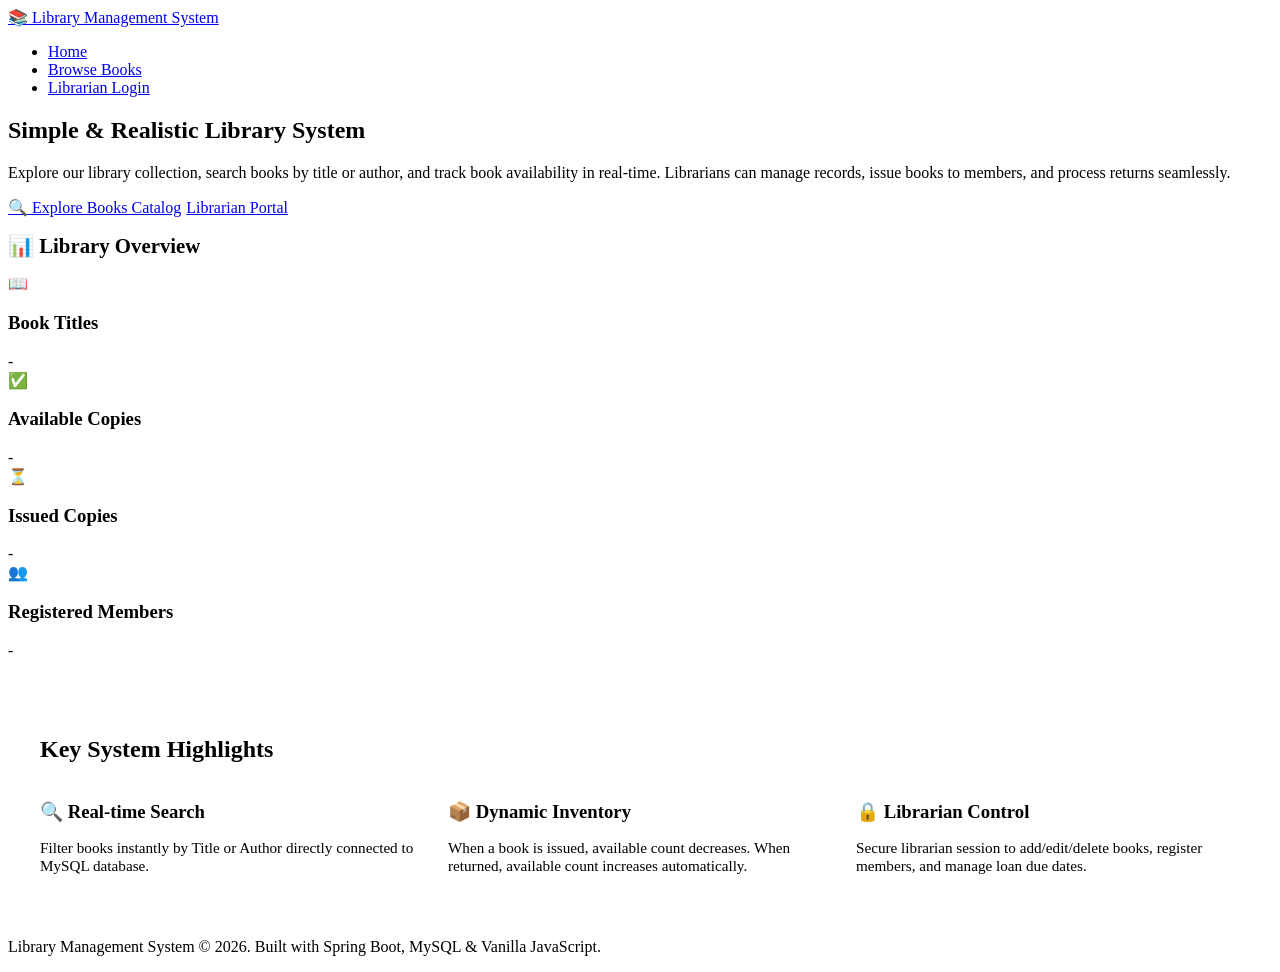
==== src/main/resources/static/index.html @ 31564354 "Initial commit: Library Management System Spring Boot + MongoDB ready for Render" ====
<!DOCTYPE html>
<html lang="en">
<head>
    <meta charset="UTF-8">
    <meta name="viewport" content="width=device-width, initial-scale=1.0">
    <title>Library Management System - Home</title>
    <link rel="stylesheet" href="/css/style.css">
</head>
<body>

    <!-- Navigation Bar -->
    <header class="navbar">
        <div class="nav-container">
            <a href="/index.html" class="logo">
                <span class="logo-icon">📚</span>
                <span>Library Management System</span>
            </a>
            <nav>
                <ul class="nav-links">
                    <li><a href="/index.html" class="active">Home</a></li>
                    <li><a href="/books.html">Browse Books</a></li>
                    <li id="nav-auth-item">
                        <a href="/login.html" class="nav-btn">Librarian Login</a>
                    </li>
                </ul>
            </nav>
        </div>
    </header>

    <!-- Main Content -->
    <main class="main-content">

        <!-- Hero Section -->
        <section class="hero">
            <h1>Simple &amp; Realistic Library System</h1>
            <p>Explore our library collection, search books by title or author, and track book availability in real-time. Librarians can manage records, issue books to members, and process returns seamlessly.</p>
            <div class="hero-actions">
                <a href="/books.html" class="btn btn-accent">🔍 Explore Books Catalog</a>
                <a href="/librarian.html" id="hero-librarian-btn" class="btn btn-primary" style="background: rgba(255,255,255,0.18); border: 1px solid rgba(255,255,255,0.4);">Librarian Portal</a>
            </div>
        </section>

        <!-- Live Statistics Counter -->
        <section>
            <h2 style="font-size: 1.3rem; margin-bottom: 1rem; color: var(--text-main);">📊 Library Overview</h2>
            <div class="stats-grid">
                <div class="stat-card">
                    <div class="stat-icon blue">📖</div>
                    <div class="stat-details">
                        <h3>Book Titles</h3>
                        <div class="stat-number" id="stat-total-books">-</div>
                    </div>
                </div>
                <div class="stat-card">
                    <div class="stat-icon green">✅</div>
                    <div class="stat-details">
                        <h3>Available Copies</h3>
                        <div class="stat-number" id="stat-available-copies">-</div>
                    </div>
                </div>
                <div class="stat-card">
                    <div class="stat-icon amber">⏳</div>
                    <div class="stat-details">
                        <h3>Issued Copies</h3>
                        <div class="stat-number" id="stat-issued-copies">-</div>
                    </div>
                </div>
                <div class="stat-card">
                    <div class="stat-icon purple">👥</div>
                    <div class="stat-details">
                        <h3>Registered Members</h3>
                        <div class="stat-number" id="stat-total-members">-</div>
                    </div>
                </div>
            </div>
        </section>

        <!-- Features Overview -->
        <section style="margin-top: 1.5rem;">
            <div class="table-card" style="padding: 2rem;">
                <h2 style="margin-bottom: 1.25rem;">Key System Highlights</h2>
                <div style="display: grid; grid-template-columns: repeat(auto-fit, minmax(280px, 1fr)); gap: 1.5rem;">
                    <div>
                        <h3 style="color: var(--primary); margin-bottom: 0.5rem;">🔍 Real-time Search</h3>
                        <p style="color: var(--text-muted); font-size: 0.95rem;">Filter books instantly by Title or Author directly connected to MySQL database.</p>
                    </div>
                    <div>
                        <h3 style="color: var(--primary); margin-bottom: 0.5rem;">📦 Dynamic Inventory</h3>
                        <p style="color: var(--text-muted); font-size: 0.95rem;">When a book is issued, available count decreases. When returned, available count increases automatically.</p>
                    </div>
                    <div>
                        <h3 style="color: var(--primary); margin-bottom: 0.5rem;">🔒 Librarian Control</h3>
                        <p style="color: var(--text-muted); font-size: 0.95rem;">Secure librarian session to add/edit/delete books, register members, and manage loan due dates.</p>
                    </div>
                </div>
            </div>
        </section>

    </main>

    <!-- Footer -->
    <footer>
        <p>Library Management System &copy; 2026. Built with Spring Boot, MySQL &amp; Vanilla JavaScript.</p>
    </footer>

    <script src="/js/common.js"></script>
    <script>
        document.addEventListener('DOMContentLoaded', async () => {
            // Check auth status to adjust navigation
            const auth = await checkAuthStatus();
            const navAuthItem = document.getElementById('nav-auth-item');
            if (auth && auth.authenticated) {
                navAuthItem.innerHTML = `
                    <div style="display: flex; align-items: center; gap: 0.75rem;">
                        <a href="/librarian.html" class="nav-btn">Librarian Dashboard</a>
                        <button onclick="logout()" class="btn btn-outline btn-sm">Logout</button>
                    </div>
                `;
            }

            // Load real-time stats from backend
            try {
                const res = await fetch('/api/loans/stats');
                const result = await res.json();
                if (result.success && result.data) {
                    const stats = result.data;
                    document.getElementById('stat-total-books').textContent = stats.totalBooks;
                    document.getElementById('stat-available-copies').textContent = stats.availableCopies;
                    document.getElementById('stat-issued-copies').textContent = stats.issuedCopies;
                    document.getElementById('stat-total-members').textContent = stats.totalMembers;
                }
            } catch (err) {
                console.error('Failed to load stats', err);
            }
        });
    </script>
</body>
</html>
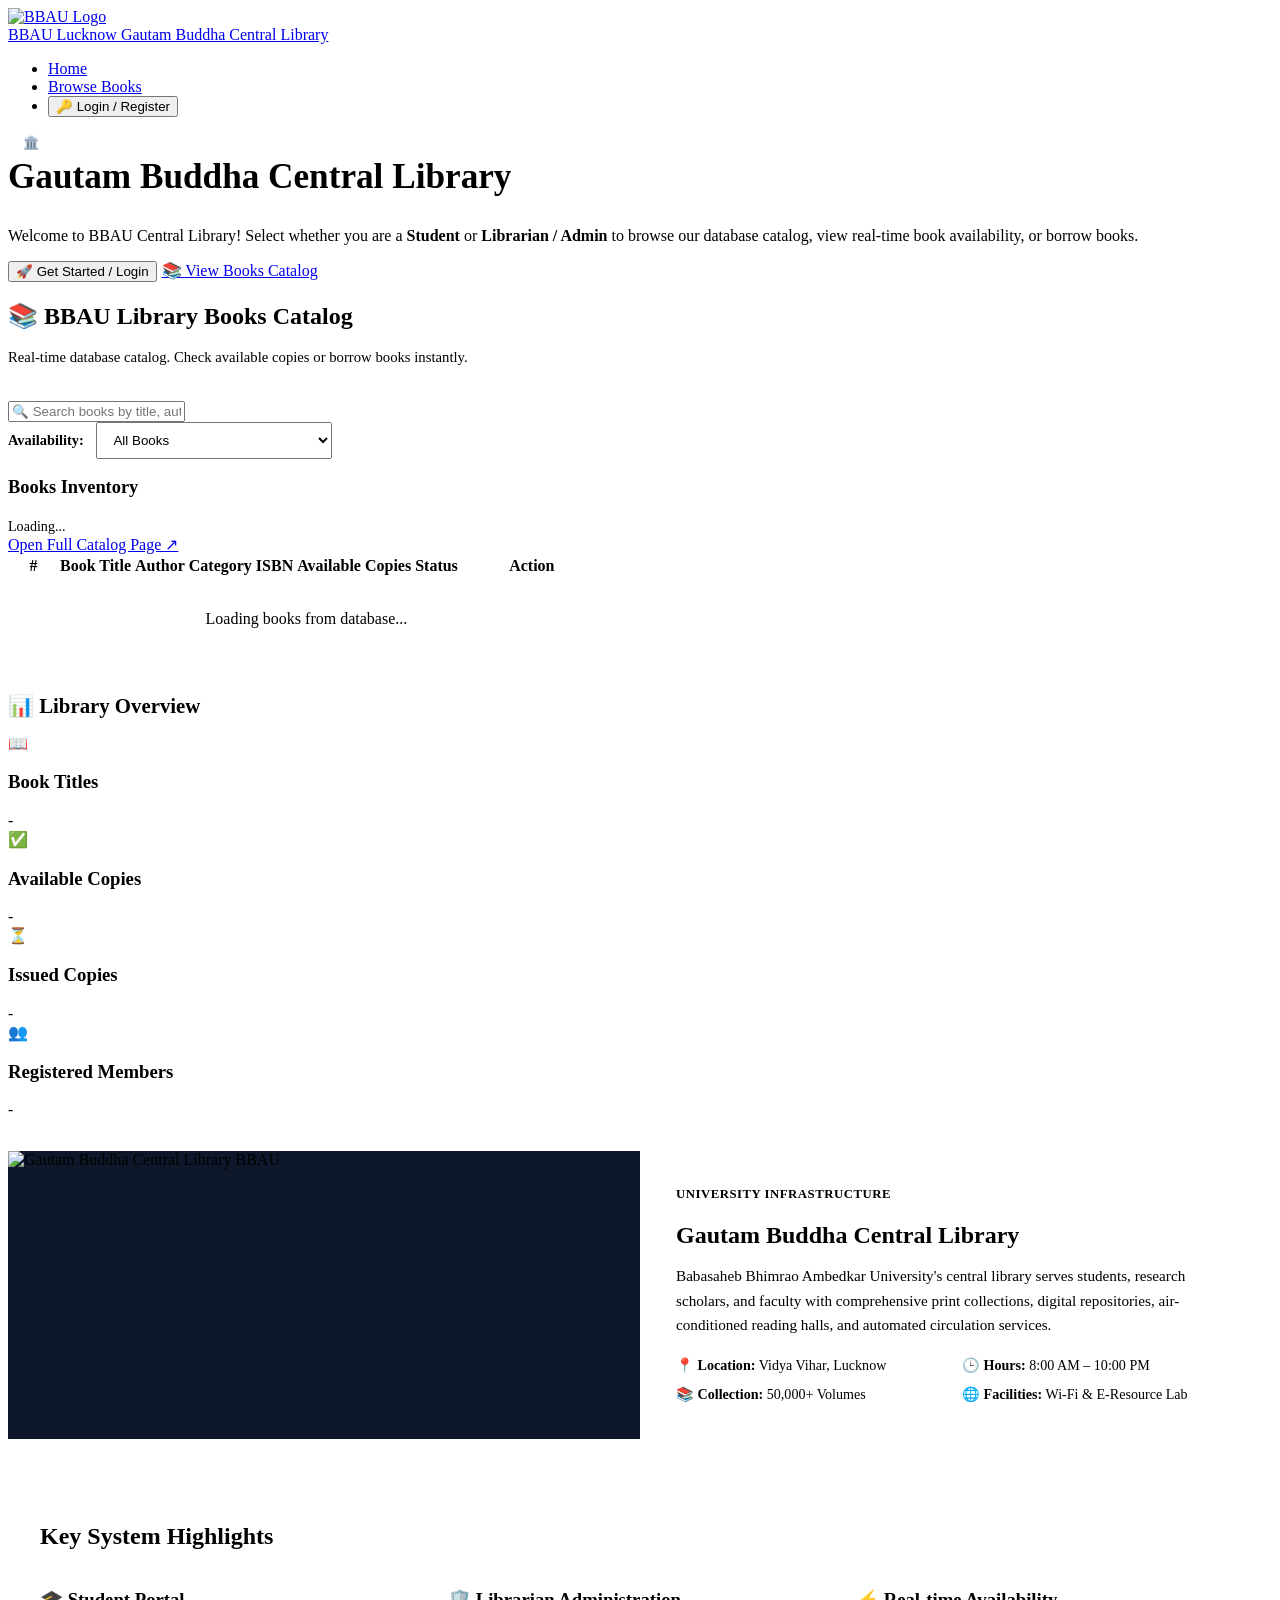
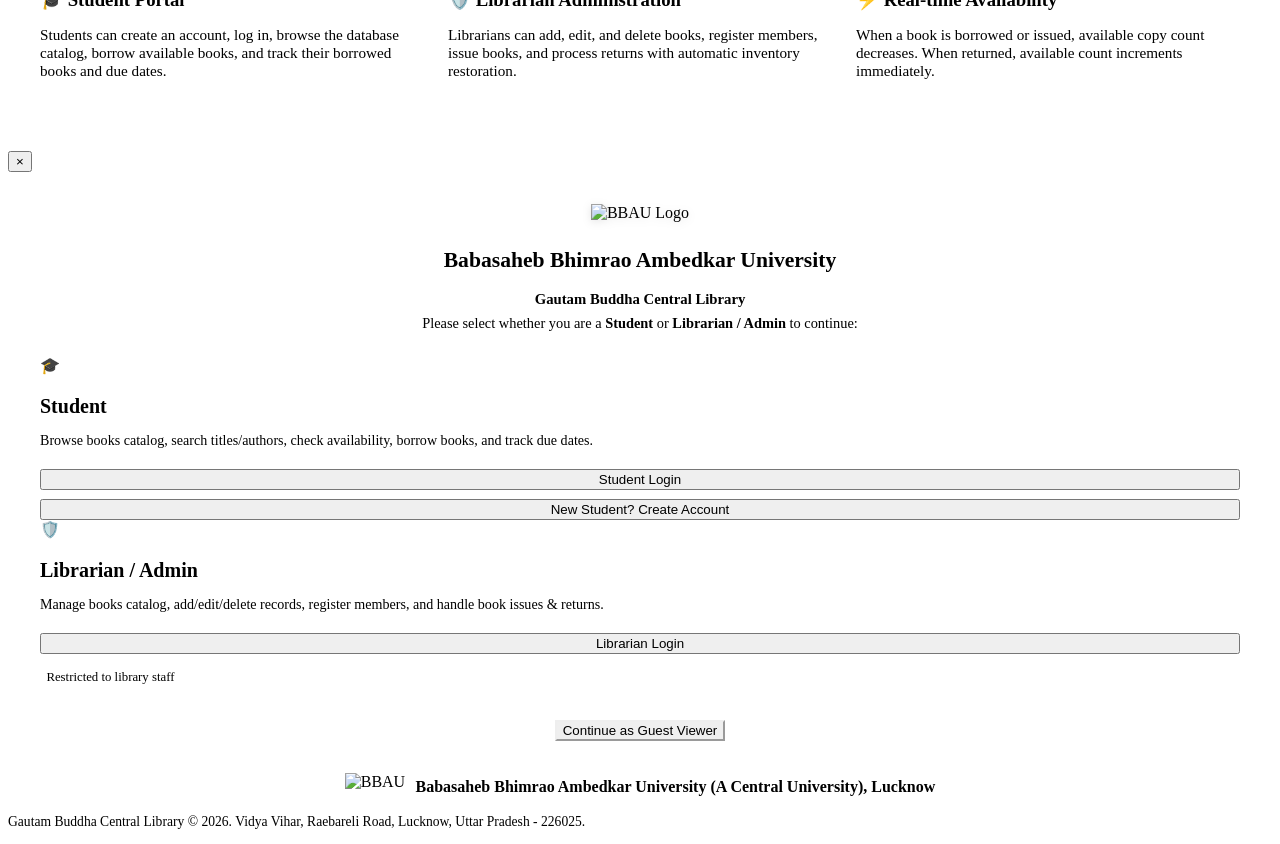
==== commit 4e6fa418: "Complete BBAU Central Library Management System with Java OOP concepts, student borrowing portal, li" ====
--- a/src/main/resources/static/index.html
+++ b/src/main/resources/static/index.html
@@ -3,24 +3,27 @@
 <head>
     <meta charset="UTF-8">
     <meta name="viewport" content="width=device-width, initial-scale=1.0">
-    <title>Library Management System - Home</title>
+    <title>BBAU Lucknow - Gautam Buddha Central Library</title>
     <link rel="stylesheet" href="/css/style.css">
 </head>
 <body>
 
-    <!-- Navigation Bar -->
+    <!-- Navigation Bar with BBAU University Logo -->
     <header class="navbar">
         <div class="nav-container">
             <a href="/index.html" class="logo">
-                <span class="logo-icon">📚</span>
-                <span>Library Management System</span>
+                <img src="/images/bbau-logo.png" alt="BBAU Logo" class="bbau-logo-img">
+                <div class="logo-text-group">
+                    <span class="logo-main-title">BBAU Lucknow</span>
+                    <span class="logo-sub-title">Gautam Buddha Central Library</span>
+                </div>
             </a>
             <nav>
                 <ul class="nav-links">
                     <li><a href="/index.html" class="active">Home</a></li>
                     <li><a href="/books.html">Browse Books</a></li>
                     <li id="nav-auth-item">
-                        <a href="/login.html" class="nav-btn">Librarian Login</a>
+                        <button onclick="openRoleModal()" class="btn btn-primary btn-sm">🔑 Login / Register</button>
                     </li>
                 </ul>
             </nav>
@@ -30,18 +33,131 @@
     <!-- Main Content -->
     <main class="main-content">
 
-        <!-- Hero Section -->
-        <section class="hero">
-            <h1>Simple &amp; Realistic Library System</h1>
-            <p>Explore our library collection, search books by title or author, and track book availability in real-time. Librarians can manage records, issue books to members, and process returns seamlessly.</p>
-            <div class="hero-actions">
-                <a href="/books.html" class="btn btn-accent">🔍 Explore Books Catalog</a>
-                <a href="/librarian.html" id="hero-librarian-btn" class="btn btn-primary" style="background: rgba(255,255,255,0.18); border: 1px solid rgba(255,255,255,0.4);">Librarian Portal</a>
+        <!-- Personalized Hero Section with BBAU Central Library Background -->
+        <section class="hero" id="hero-section">
+            <div style="margin-bottom: 0.35rem;">
+                <span style="background: rgba(255,255,255,0.18); color: #fff; padding: 0.35rem 0.85rem; font-size: 0.82rem; font-weight: 600; border-radius: 20px; border: 1px solid rgba(255,255,255,0.3); backdrop-filter: blur(4px);">
+                    🏛️ Babasaheb Bhimrao Ambedkar University &bull; NAAC 'A++' Central University
+                </span>
+            </div>
+
+            <!-- Guest Welcome -->
+            <div id="hero-guest-msg">
+                <h1 style="font-size: 2.2rem; margin-top: 0.4rem;">Gautam Buddha Central Library</h1>
+                <p>Welcome to BBAU Central Library! Select whether you are a <strong>Student</strong> or <strong>Librarian / Admin</strong> to browse our database catalog, view real-time book availability, or borrow books.</p>
+                <div class="hero-actions">
+                    <button onclick="openRoleModal()" class="btn btn-accent">🚀 Get Started / Login</button>
+                    <a href="#catalog-section" class="btn btn-primary" style="background: rgba(255,255,255,0.18); border: 1px solid rgba(255,255,255,0.4);">📚 View Books Catalog</a>
+                </div>
+            </div>
+
+            <!-- Logged In Welcome -->
+            <div id="hero-logged-msg" style="display: none;">
+                <h1 id="hero-welcome-title" style="font-size: 2.2rem; margin-top: 0.4rem;">Welcome!</h1>
+                <p id="hero-welcome-desc">Explore the BBAU library collection, search books by title or author, borrow books, and track book availability in real-time.</p>
+                <div class="hero-actions" id="hero-user-actions">
+                    <a href="#catalog-section" class="btn btn-accent">🔍 Explore Books Catalog</a>
+                    <span id="hero-role-specific-btn"></span>
+                </div>
             </div>
         </section>
 
+        <!-- Student Personal Section: My Borrowed Books (Visible only when logged in as Student) -->
+        <section id="student-loans-section" style="display: none; margin-bottom: 2rem;">
+            <div class="table-card">
+                <div class="table-header">
+                    <div>
+                        <h2>📖 My Borrowed Books</h2>
+                        <p style="font-size: 0.85rem; color: var(--text-muted); margin-top: 0.2rem;">Track your currently borrowed books and due dates. Return books anytime with one click.</p>
+                    </div>
+                    <span id="student-loans-count" style="font-size: 0.9rem; color: var(--text-muted); font-weight: 600;">Loading...</span>
+                </div>
+                <div class="responsive-table">
+                    <table>
+                        <thead>
+                            <tr>
+                                <th style="width: 50px;">#</th>
+                                <th>Book Title</th>
+                                <th>Author</th>
+                                <th>Issue Date</th>
+                                <th>Due Date</th>
+                                <th>Return Date</th>
+                                <th>Status</th>
+                                <th style="width: 130px;">Action</th>
+                            </tr>
+                        </thead>
+                        <tbody id="student-loans-tbody">
+                            <tr>
+                                <td colspan="8" style="text-align: center; padding: 2rem; color: var(--text-muted);">Loading your loans...</td>
+                            </tr>
+                        </tbody>
+                    </table>
+                </div>
+            </div>
+        </section>
+
+        <!-- Live Books Catalog & Search (Visible to Everyone directly on Home Page!) -->
+        <section id="catalog-section" style="margin-bottom: 2rem;">
+            <div style="display: flex; justify-content: space-between; align-items: flex-start; flex-wrap: wrap; gap: 1rem; margin-bottom: 1.25rem;">
+                <div>
+                    <h2 style="font-size: 1.5rem; font-weight: 800; color: var(--text-main);">📚 BBAU Library Books Catalog</h2>
+                    <p style="color: var(--text-muted); font-size: 0.92rem;">Real-time database catalog. Check available copies or borrow books instantly.</p>
+                </div>
+                <div id="admin-home-actions" style="display: none;">
+                    <a href="/librarian.html" class="btn btn-primary btn-sm">⚙️ Librarian Admin Dashboard</a>
+                </div>
+            </div>
+
+            <!-- Search & Filter Controls -->
+            <div class="search-container" style="margin-bottom: 1rem;">
+                <div class="search-input-group">
+                    <input type="text" id="home-search-input" placeholder="🔍 Search books by title, author, category, or ISBN...">
+                </div>
+                <div style="display: flex; gap: 0.75rem; align-items: center;">
+                    <label for="home-status-filter" style="font-size: 0.9rem; font-weight: 600; color: var(--text-muted);">Availability:</label>
+                    <select id="home-status-filter" class="form-control" style="width: auto; padding: 0.55rem 0.8rem;">
+                        <option value="ALL">All Books</option>
+                        <option value="AVAILABLE">Available Only</option>
+                        <option value="OUT_OF_STOCK">All Copies Issued (Out of Stock)</option>
+                    </select>
+                </div>
+            </div>
+
+            <!-- Books Table Card -->
+            <div class="table-card">
+                <div class="table-header">
+                    <div>
+                        <h3 style="font-size: 1.15rem; font-weight: 700;">Books Inventory</h3>
+                        <span id="home-books-count" style="font-size: 0.88rem; color: var(--text-muted); font-weight: 500;">Loading...</span>
+                    </div>
+                    <a href="/books.html" class="btn btn-outline btn-sm">Open Full Catalog Page ↗</a>
+                </div>
+                <div class="responsive-table">
+                    <table>
+                        <thead>
+                            <tr>
+                                <th style="width: 45px;">#</th>
+                                <th>Book Title</th>
+                                <th>Author</th>
+                                <th>Category</th>
+                                <th>ISBN</th>
+                                <th>Available Copies</th>
+                                <th>Status</th>
+                                <th style="width: 140px;">Action</th>
+                            </tr>
+                        </thead>
+                        <tbody id="home-books-tbody">
+                            <tr>
+                                <td colspan="8" style="text-align: center; padding: 2rem; color: var(--text-muted);">Loading books from database...</td>
+                            </tr>
+                        </tbody>
+                    </table>
+                </div>
+            </div>
+        </section>
+
         <!-- Live Statistics Counter -->
-        <section>
+        <section style="margin-bottom: 2rem;">
             <h2 style="font-size: 1.3rem; margin-bottom: 1rem; color: var(--text-main);">📊 Library Overview</h2>
             <div class="stats-grid">
                 <div class="stat-card">
@@ -75,22 +191,46 @@
             </div>
         </section>
 
+        <!-- BBAU Campus Library Showcase with Genuine Building Photo -->
+        <section style="margin-bottom: 2rem;">
+            <div class="table-card" style="padding: 0; overflow: hidden;">
+                <div style="display: grid; grid-template-columns: repeat(auto-fit, minmax(320px, 1fr)); align-items: center;">
+                    <div style="height: 100%; min-height: 280px; max-height: 380px; overflow: hidden; background: #0f172a;">
+                        <img src="/images/bbau-library.jpg" alt="Gautam Buddha Central Library BBAU" style="width: 100%; height: 100%; object-fit: cover; display: block;">
+                    </div>
+                    <div style="padding: 2.25rem;">
+                        <div style="font-size: 0.8rem; font-weight: 700; color: var(--accent); text-transform: uppercase; letter-spacing: 0.5px; margin-bottom: 0.4rem;">University Infrastructure</div>
+                        <h2 style="font-size: 1.5rem; color: var(--text-main); margin-bottom: 0.75rem;">Gautam Buddha Central Library</h2>
+                        <p style="color: var(--text-muted); font-size: 0.95rem; line-height: 1.6; margin-bottom: 1.25rem;">
+                            Babasaheb Bhimrao Ambedkar University's central library serves students, research scholars, and faculty with comprehensive print collections, digital repositories, air-conditioned reading halls, and automated circulation services.
+                        </p>
+                        <div style="display: grid; grid-template-columns: 1fr 1fr; gap: 0.75rem; font-size: 0.88rem; color: var(--text-main);">
+                            <div>📍 <strong>Location:</strong> Vidya Vihar, Lucknow</div>
+                            <div>🕒 <strong>Hours:</strong> 8:00 AM – 10:00 PM</div>
+                            <div>📚 <strong>Collection:</strong> 50,000+ Volumes</div>
+                            <div>🌐 <strong>Facilities:</strong> Wi-Fi &amp; E-Resource Lab</div>
+                        </div>
+                    </div>
+                </div>
+            </div>
+        </section>
+
         <!-- Features Overview -->
-        <section style="margin-top: 1.5rem;">
+        <section style="margin-bottom: 1.5rem;">
             <div class="table-card" style="padding: 2rem;">
                 <h2 style="margin-bottom: 1.25rem;">Key System Highlights</h2>
                 <div style="display: grid; grid-template-columns: repeat(auto-fit, minmax(280px, 1fr)); gap: 1.5rem;">
                     <div>
-                        <h3 style="color: var(--primary); margin-bottom: 0.5rem;">🔍 Real-time Search</h3>
-                        <p style="color: var(--text-muted); font-size: 0.95rem;">Filter books instantly by Title or Author directly connected to MySQL database.</p>
+                        <h3 style="color: var(--primary); margin-bottom: 0.5rem;">🎓 Student Portal</h3>
+                        <p style="color: var(--text-muted); font-size: 0.95rem;">Students can create an account, log in, browse the database catalog, borrow available books, and track their borrowed books and due dates.</p>
                     </div>
                     <div>
-                        <h3 style="color: var(--primary); margin-bottom: 0.5rem;">📦 Dynamic Inventory</h3>
-                        <p style="color: var(--text-muted); font-size: 0.95rem;">When a book is issued, available count decreases. When returned, available count increases automatically.</p>
+                        <h3 style="color: var(--primary); margin-bottom: 0.5rem;">🛡️ Librarian Administration</h3>
+                        <p style="color: var(--text-muted); font-size: 0.95rem;">Librarians can add, edit, and delete books, register members, issue books, and process returns with automatic inventory restoration.</p>
                     </div>
                     <div>
-                        <h3 style="color: var(--primary); margin-bottom: 0.5rem;">🔒 Librarian Control</h3>
-                        <p style="color: var(--text-muted); font-size: 0.95rem;">Secure librarian session to add/edit/delete books, register members, and manage loan due dates.</p>
+                        <h3 style="color: var(--primary); margin-bottom: 0.5rem;">⚡ Real-time Availability</h3>
+                        <p style="color: var(--text-muted); font-size: 0.95rem;">When a book is borrowed or issued, available copy count decreases. When returned, available count increments immediately.</p>
                     </div>
                 </div>
             </div>
@@ -98,27 +238,653 @@
 
     </main>
 
-    <!-- Footer -->
+    <!-- ======================================================= -->
+    <!-- ROLE SELECTION & LOGIN GATEWAY MODAL                    -->
+    <!-- ======================================================= -->
+    <div id="role-auth-modal" class="auth-gate-overlay">
+        <div class="auth-gate-box">
+            <!-- Close (X) button at top-right -->
+            <button type="button" class="modal-close-btn" onclick="closeRoleModal()" title="Close">&times;</button>
+
+            <!-- STEP 1: CHOOSE ROLE (Student vs Admin) -->
+            <div id="view-role-select" style="padding: 2rem;">
+                <div style="text-align: center; margin-bottom: 1.5rem;">
+                    <img src="/images/bbau-logo.png" alt="BBAU Logo" style="height: 42px; width: auto; object-fit: contain; margin-bottom: 0.5rem; filter: drop-shadow(0 2px 4px rgba(0,0,0,0.1));">
+                    <h2 style="font-size: 1.35rem; color: var(--text-main); font-weight: 800;">Babasaheb Bhimrao Ambedkar University</h2>
+                    <div style="font-size: 0.92rem; font-weight: 600; color: var(--accent);">Gautam Buddha Central Library</div>
+                    <p style="color: var(--text-muted); font-size: 0.9rem; margin-top: 0.4rem;">Please select whether you are a <strong>Student</strong> or <strong>Librarian / Admin</strong> to continue:</p>
+                </div>
+
+                <div class="role-selector-grid">
+                    <!-- Student Card -->
+                    <div class="role-choice-card">
+                        <div>
+                            <div class="role-badge-icon">🎓</div>
+                            <h3 style="color: var(--accent); margin-bottom: 0.5rem; font-size: 1.25rem;">Student</h3>
+                            <p style="color: var(--text-muted); font-size: 0.88rem; margin-bottom: 1.25rem;">Browse books catalog, search titles/authors, check availability, borrow books, and track due dates.</p>
+                        </div>
+                        <div style="display: flex; flex-direction: column; gap: 0.6rem;">
+                            <button onclick="showAuthView('student-login')" class="btn btn-primary" style="width: 100%;">Student Login</button>
+                            <button onclick="showAuthView('student-register')" class="btn btn-outline" style="width: 100%;">New Student? Create Account</button>
+                        </div>
+                    </div>
+
+                    <!-- Admin Card -->
+                    <div class="role-choice-card admin-card">
+                        <div>
+                            <div class="role-badge-icon">🛡️</div>
+                            <h3 style="color: var(--primary); margin-bottom: 0.5rem; font-size: 1.25rem;">Librarian / Admin</h3>
+                            <p style="color: var(--text-muted); font-size: 0.88rem; margin-bottom: 1.25rem;">Manage books catalog, add/edit/delete records, register members, and handle book issues &amp; returns.</p>
+                        </div>
+                        <div style="display: flex; flex-direction: column; gap: 0.6rem;">
+                            <button onclick="showAuthView('admin-login')" class="btn btn-accent" style="width: 100%;">Librarian Login</button>
+                            <div style="font-size: 0.8rem; color: var(--text-muted); padding: 0.4rem;">Restricted to library staff</div>
+                        </div>
+                    </div>
+                </div>
+
+                <div style="text-align: center; margin-top: 1.75rem;">
+                    <button onclick="closeRoleModal()" class="btn btn-outline btn-sm" style="color: var(--text-muted); border-color: var(--border);">Continue as Guest Viewer</button>
+                </div>
+            </div>
+
+            <!-- STEP 2: STUDENT LOGIN FORM -->
+            <div id="view-student-login" style="padding: 2.25rem; display: none;">
+                <div style="display: flex; align-items: center; justify-content: space-between; margin-bottom: 1.5rem; padding-right: 2rem;">
+                    <button onclick="showAuthView('role-select')" class="btn btn-outline btn-sm">← Back to Roles</button>
+                    <span style="font-size: 0.9rem; font-weight: 700; color: var(--accent);">🎓 BBAU Student Portal</span>
+                </div>
+                <h2 style="font-size: 1.4rem; color: var(--text-main); margin-bottom: 0.35rem;">Student Login</h2>
+                <p style="color: var(--text-muted); font-size: 0.9rem; margin-bottom: 1.25rem;">Enter your registered student email and password.</p>
+
+                <div id="student-login-error" class="alert alert-error" style="display: none; margin-bottom: 1rem;"></div>
+
+                <form id="student-login-form">
+                    <div class="form-group">
+                        <label for="student-login-email">Student Email *</label>
+                        <input type="email" id="student-login-email" class="form-control" placeholder="e.g. aarav.sharma@example.com" required>
+                    </div>
+                    <div class="form-group">
+                        <label for="student-login-password">Password *</label>
+                        <input type="password" id="student-login-password" class="form-control" placeholder="Enter password" required>
+                    </div>
+                    <div style="margin-top: 1.25rem;">
+                        <button type="submit" id="student-login-btn" class="btn btn-primary" style="width: 100%; padding: 0.75rem;">Login as Student</button>
+                    </div>
+                </form>
+
+                <div style="margin-top: 1.25rem; text-align: center; font-size: 0.88rem; color: var(--text-muted);">
+                    New student? <a href="javascript:void(0)" onclick="showAuthView('student-register')" style="color: var(--accent); font-weight: 600;">Create an account</a>
+                </div>
+
+                <div style="margin-top: 1.25rem; padding: 0.75rem; background: var(--primary-light); border-radius: var(--radius-sm); font-size: 0.82rem; color: var(--primary);">
+                    💡 <strong>Sample Student Login:</strong> Email: <code>aarav.sharma@example.com</code> | Password: <code>student123</code>
+                </div>
+            </div>
+
+            <!-- STEP 3: NEW STUDENT REGISTRATION (CREATE ACCOUNT) -->
+            <div id="view-student-register" style="padding: 2.25rem; display: none;">
+                <div style="display: flex; align-items: center; justify-content: space-between; margin-bottom: 1.5rem; padding-right: 2rem;">
+                    <button onclick="showAuthView('role-select')" class="btn btn-outline btn-sm">← Back to Roles</button>
+                    <span style="font-size: 0.9rem; font-weight: 700; color: var(--accent);">🎓 New Registration</span>
+                </div>
+                <h2 style="font-size: 1.4rem; color: var(--text-main); margin-bottom: 0.35rem;">Create Student Account</h2>
+                <p style="color: var(--text-muted); font-size: 0.9rem; margin-bottom: 1.25rem;">Fill in your details to register as a new BBAU library member.</p>
+
+                <div id="student-register-error" class="alert alert-error" style="display: none; margin-bottom: 1rem;"></div>
+
+                <form id="student-register-form">
+                    <div class="form-group">
+                        <label for="reg-name">Full Name *</label>
+                        <input type="text" id="reg-name" class="form-control" placeholder="e.g. Rohit Kumar" required>
+                    </div>
+                    <div class="form-group">
+                        <label for="reg-email">Email Address *</label>
+                        <input type="email" id="reg-email" class="form-control" placeholder="e.g. rohit.kumar@example.com" required>
+                    </div>
+                    <div class="form-group">
+                        <label for="reg-phone">Phone Number *</label>
+                        <input type="tel" id="reg-phone" class="form-control" placeholder="e.g. 9876543210" required>
+                    </div>
+                    <div class="form-group">
+                        <label for="reg-password">Create Password *</label>
+                        <input type="password" id="reg-password" class="form-control" placeholder="At least 4 characters" minlength="4" required>
+                    </div>
+                    <div style="margin-top: 1.25rem;">
+                        <button type="submit" id="student-reg-btn" class="btn btn-primary" style="width: 100%; padding: 0.75rem;">Create Account &amp; Login</button>
+                    </div>
+                </form>
+
+                <div style="margin-top: 1.25rem; text-align: center; font-size: 0.88rem; color: var(--text-muted);">
+                    Already registered? <a href="javascript:void(0)" onclick="showAuthView('student-login')" style="color: var(--accent); font-weight: 600;">Student Login</a>
+                </div>
+            </div>
+
+            <!-- STEP 4: ADMIN (LIBRARIAN) LOGIN FORM -->
+            <div id="view-admin-login" style="padding: 2.25rem; display: none;">
+                <div style="display: flex; align-items: center; justify-content: space-between; margin-bottom: 1.5rem; padding-right: 2rem;">
+                    <button onclick="showAuthView('role-select')" class="btn btn-outline btn-sm">← Back to Roles</button>
+                    <span style="font-size: 0.9rem; font-weight: 700; color: var(--primary);">🛡️ Librarian Login</span>
+                </div>
+                <h2 style="font-size: 1.4rem; color: var(--text-main); margin-bottom: 0.35rem;">BBAU Librarian Admin Login</h2>
+                <p style="color: var(--text-muted); font-size: 0.9rem; margin-bottom: 1.25rem;">Sign in with your librarian administrative credentials.</p>
+
+                <div id="admin-login-error" class="alert alert-error" style="display: none; margin-bottom: 1rem;"></div>
+
+                <form id="admin-login-form">
+                    <div class="form-group">
+                        <label for="admin-username">Username *</label>
+                        <input type="text" id="admin-username" class="form-control" placeholder="e.g. librarian" required>
+                    </div>
+                    <div class="form-group">
+                        <label for="admin-password">Password *</label>
+                        <input type="password" id="admin-password" class="form-control" placeholder="Enter librarian password" required>
+                    </div>
+                    <div style="margin-top: 1.25rem;">
+                        <button type="submit" id="admin-login-btn" class="btn btn-accent" style="width: 100%; padding: 0.75rem;">Login as Librarian</button>
+                    </div>
+                </form>
+
+                <div style="margin-top: 1.25rem; padding: 0.75rem; background: var(--primary-light); border-radius: var(--radius-sm); font-size: 0.82rem; color: var(--primary);">
+                    💡 <strong>Default Admin Credentials:</strong> Username: <code>librarian</code> | Password: <code>admin123</code>
+                </div>
+            </div>
+
+        </div>
+    </div>
+
+    <!-- Footer with BBAU University Details -->
     <footer>
-        <p>Library Management System &copy; 2026. Built with Spring Boot, MySQL &amp; Vanilla JavaScript.</p>
+        <div style="display: flex; align-items: center; justify-content: center; gap: 0.65rem; margin-bottom: 0.5rem; flex-wrap: wrap;">
+            <img src="/images/bbau-logo.png" alt="BBAU" style="height: 28px; width: auto; object-fit: contain;">
+            <strong style="color: var(--text-main);">Babasaheb Bhimrao Ambedkar University (A Central University), Lucknow</strong>
+        </div>
+        <p style="font-size: 0.85rem; color: var(--text-muted);">Gautam Buddha Central Library &copy; 2026. Vidya Vihar, Raebareli Road, Lucknow, Uttar Pradesh - 226025.</p>
     </footer>
 
     <script src="/js/common.js"></script>
     <script>
+        let currentAuth = null;
+        let homeBooks = [];
+        let studentLoansList = [];
+
         document.addEventListener('DOMContentLoaded', async () => {
-            // Check auth status to adjust navigation
-            const auth = await checkAuthStatus();
-            const navAuthItem = document.getElementById('nav-auth-item');
-            if (auth && auth.authenticated) {
-                navAuthItem.innerHTML = `
-                    <div style="display: flex; align-items: center; gap: 0.75rem;">
-                        <a href="/librarian.html" class="nav-btn">Librarian Dashboard</a>
-                        <button onclick="logout()" class="btn btn-outline btn-sm">Logout</button>
-                    </div>
+            // 1. Check user authentication
+            currentAuth = await checkAuthStatus();
+            updateNavbar(currentAuth);
+
+            if (!currentAuth || !currentAuth.authenticated) {
+                // Not logged in: Show the Role Selection Gateway immediately
+                openRoleModal();
+                setupGuestHero();
+            } else {
+                // Logged in: render personalized dashboard
+                setupUserHero(currentAuth);
+                if (currentAuth.role === 'STUDENT') {
+                    await loadStudentLoans();
+                }
+            }
+
+            // 2. Load books catalog on home page
+            await loadHomeBooks();
+
+            // 3. Load live library statistics
+            loadStats();
+
+            // 4. Setup search and filter listeners
+            setupHomeCatalogListeners();
+
+            // 5. Wire form submit listeners
+            document.getElementById('student-login-form').addEventListener('submit', handleStudentLogin);
+            document.getElementById('student-register-form').addEventListener('submit', handleStudentRegister);
+            document.getElementById('admin-login-form').addEventListener('submit', handleAdminLogin);
+
+            // 6. Backdrop click & Escape key to close modal
+            const roleModal = document.getElementById('role-auth-modal');
+            roleModal.addEventListener('click', (e) => {
+                if (e.target === roleModal) {
+                    closeRoleModal();
+                }
+            });
+
+            document.addEventListener('keydown', (e) => {
+                if (e.key === 'Escape') {
+                    closeRoleModal();
+                }
+            });
+        });
+
+        // -------------------------------------------------------------
+        // Gateway Modal Navigation
+        // -------------------------------------------------------------
+        function openRoleModal() {
+            showAuthView('role-select');
+            document.getElementById('role-auth-modal').classList.add('active');
+        }
+
+        function closeRoleModal() {
+            document.getElementById('role-auth-modal').classList.remove('active');
+        }
+
+        function showAuthView(viewName) {
+            document.getElementById('view-role-select').style.display = 'none';
+            document.getElementById('view-student-login').style.display = 'none';
+            document.getElementById('view-student-register').style.display = 'none';
+            document.getElementById('view-admin-login').style.display = 'none';
+
+            // Clear any error alerts
+            document.getElementById('student-login-error').style.display = 'none';
+            document.getElementById('student-register-error').style.display = 'none';
+            document.getElementById('admin-login-error').style.display = 'none';
+
+            if (viewName === 'role-select') {
+                document.getElementById('view-role-select').style.display = 'block';
+            } else if (viewName === 'student-login') {
+                document.getElementById('view-student-login').style.display = 'block';
+                document.getElementById('student-login-email').focus();
+            } else if (viewName === 'student-register') {
+                document.getElementById('view-student-register').style.display = 'block';
+                document.getElementById('reg-name').focus();
+            } else if (viewName === 'admin-login') {
+                document.getElementById('view-admin-login').style.display = 'block';
+                document.getElementById('admin-username').focus();
+            }
+        }
+
+        // -------------------------------------------------------------
+        // 1. Student Login Handler
+        // -------------------------------------------------------------
+        async function handleStudentLogin(e) {
+            e.preventDefault();
+            const btn = document.getElementById('student-login-btn');
+            const errBox = document.getElementById('student-login-error');
+            errBox.style.display = 'none';
+            btn.disabled = true;
+            btn.textContent = 'Logging in...';
+
+            const payload = {
+                email: document.getElementById('student-login-email').value.trim(),
+                password: document.getElementById('student-login-password').value
+            };
+
+            try {
+                const res = await fetch('/api/auth/student/login', {
+                    method: 'POST',
+                    headers: { 'Content-Type': 'application/json' },
+                    body: JSON.stringify(payload)
+                });
+                const json = await res.json();
+
+                if (res.ok && json.success) {
+                    showAlert(json.message || 'Login successful! Welcome to Student Portal.', 'success');
+                    closeRoleModal();
+                    currentAuth = json.data;
+                    updateNavbar(currentAuth);
+                    setupUserHero(currentAuth);
+                    await loadStudentLoans();
+                    await loadHomeBooks();
+                    loadStats();
+                } else {
+                    errBox.textContent = json.message || 'Failed to login';
+                    errBox.style.display = 'block';
+                }
+            } catch (err) {
+                errBox.textContent = 'Network error: ' + err.message;
+                errBox.style.display = 'block';
+            } finally {
+                btn.disabled = false;
+                btn.textContent = 'Login as Student';
+            }
+        }
+
+        // -------------------------------------------------------------
+        // 2. Student Registration Handler
+        // -------------------------------------------------------------
+        async function handleStudentRegister(e) {
+            e.preventDefault();
+            const btn = document.getElementById('student-reg-btn');
+            const errBox = document.getElementById('student-register-error');
+            errBox.style.display = 'none';
+            btn.disabled = true;
+            btn.textContent = 'Creating account...';
+
+            const payload = {
+                name: document.getElementById('reg-name').value.trim(),
+                email: document.getElementById('reg-email').value.trim(),
+                phone: document.getElementById('reg-phone').value.trim(),
+                password: document.getElementById('reg-password').value
+            };
+
+            try {
+                const res = await fetch('/api/auth/student/register', {
+                    method: 'POST',
+                    headers: { 'Content-Type': 'application/json' },
+                    body: JSON.stringify(payload)
+                });
+                const json = await res.json();
+
+                if (res.ok && json.success) {
+                    showAlert('Account created successfully! Welcome, ' + payload.name + '!', 'success');
+                    closeRoleModal();
+                    currentAuth = json.data;
+                    updateNavbar(currentAuth);
+                    setupUserHero(currentAuth);
+                    await loadStudentLoans();
+                    await loadHomeBooks();
+                    loadStats();
+                } else {
+                    errBox.textContent = json.message || 'Failed to create account';
+                    errBox.style.display = 'block';
+                }
+            } catch (err) {
+                errBox.textContent = 'Network error: ' + err.message;
+                errBox.style.display = 'block';
+            } finally {
+                btn.disabled = false;
+                btn.textContent = 'Create Account & Login';
+            }
+        }
+
+        // -------------------------------------------------------------
+        // 3. Admin Login Handler
+        // -------------------------------------------------------------
+        async function handleAdminLogin(e) {
+            e.preventDefault();
+            const btn = document.getElementById('admin-login-btn');
+            const errBox = document.getElementById('admin-login-error');
+            errBox.style.display = 'none';
+            btn.disabled = true;
+            btn.textContent = 'Logging in...';
+
+            const payload = {
+                username: document.getElementById('admin-username').value.trim(),
+                password: document.getElementById('admin-password').value
+            };
+
+            try {
+                const res = await fetch('/api/auth/login', {
+                    method: 'POST',
+                    headers: { 'Content-Type': 'application/json' },
+                    body: JSON.stringify(payload)
+                });
+                const json = await res.json();
+
+                if (res.ok && json.success) {
+                    showAlert('Admin login successful! Redirecting to Librarian Portal...', 'success');
+                    setTimeout(() => {
+                        window.location.href = '/librarian.html';
+                    }, 500);
+                } else {
+                    errBox.textContent = json.message || 'Invalid username or password';
+                    errBox.style.display = 'block';
+                }
+            } catch (err) {
+                errBox.textContent = 'Network error: ' + err.message;
+                errBox.style.display = 'block';
+            } finally {
+                btn.disabled = false;
+                btn.textContent = 'Login as Librarian';
+            }
+        }
+
+        // -------------------------------------------------------------
+        // Hero Section & Student Dashboard UI Setup
+        // -------------------------------------------------------------
+        function setupGuestHero() {
+            document.getElementById('hero-guest-msg').style.display = 'block';
+            document.getElementById('hero-logged-msg').style.display = 'none';
+            document.getElementById('student-loans-section').style.display = 'none';
+            document.getElementById('admin-home-actions').style.display = 'none';
+        }
+
+        function setupUserHero(auth) {
+            document.getElementById('hero-guest-msg').style.display = 'none';
+            document.getElementById('hero-logged-msg').style.display = 'block';
+
+            const title = document.getElementById('hero-welcome-title');
+            const desc = document.getElementById('hero-welcome-desc');
+            const roleBtn = document.getElementById('hero-role-specific-btn');
+            const adminActions = document.getElementById('admin-home-actions');
+
+            if (auth.role === 'ADMIN') {
+                title.textContent = 'Welcome, BBAU Librarian Administrator!';
+                desc.textContent = 'You have administrative control to manage books inventory, members, book issues, and returns.';
+                roleBtn.innerHTML = `<a href="/librarian.html" class="btn btn-primary" style="background: rgba(255,255,255,0.2); border: 1px solid rgba(255,255,255,0.4);">⚙️ Go to Librarian Dashboard</a>`;
+                document.getElementById('student-loans-section').style.display = 'none';
+                if (adminActions) adminActions.style.display = 'block';
+            } else if (auth.role === 'STUDENT') {
+                title.textContent = `Welcome, ${escapeHtml(auth.name)}! (BBAU Student)`;
+                desc.textContent = 'Search books in the catalog, check live availability, borrow books instantly, and track your active loans below.';
+                roleBtn.innerHTML = `<a href="#student-loans-section" class="btn btn-primary" style="background: rgba(255,255,255,0.2); border: 1px solid rgba(255,255,255,0.4);">📖 View My Borrowed Books</a>`;
+                document.getElementById('student-loans-section').style.display = 'block';
+                if (adminActions) adminActions.style.display = 'none';
+            }
+        }
+
+        // -------------------------------------------------------------
+        // Load Student's Personal Loans
+        // -------------------------------------------------------------
+        async function loadStudentLoans() {
+            const tbody = document.getElementById('student-loans-tbody');
+            const countLabel = document.getElementById('student-loans-count');
+
+            try {
+                const res = await fetch('/api/loans/my-loans');
+                const json = await res.json();
+
+                if (res.ok && json.success && Array.isArray(json.data)) {
+                    studentLoansList = json.data;
+                    const activeCount = studentLoansList.filter(l => l.status === 'ISSUED').length;
+                    countLabel.textContent = `${studentLoansList.length} total (${activeCount} currently active)`;
+
+                    if (studentLoansList.length === 0) {
+                        tbody.innerHTML = `
+                            <tr>
+                                <td colspan="8" style="text-align: center; padding: 2rem; color: var(--text-muted);">
+                                    You have not borrowed any books yet. Browse the catalog below and click <strong>"📥 Borrow Book"</strong> to borrow an available book!
+                                </td>
+                            </tr>
+                        `;
+                        return;
+                    }
+
+                    tbody.innerHTML = studentLoansList.map((loan, idx) => {
+                        const isIssued = loan.status === 'ISSUED';
+                        const badgeClass = isIssued ? 'badge-issued' : 'badge-returned';
+                        const returnBtn = isIssued
+                            ? `<button class="btn btn-success btn-sm" onclick="handleStudentReturn(${loan.id})" style="padding: 0.3rem 0.7rem; font-size: 0.8rem;">↩️ Return Book</button>`
+                            : `<span style="color: var(--text-muted); font-size: 0.82rem;">Returned</span>`;
+
+                        return `
+                            <tr>
+                                <td>${idx + 1}</td>
+                                <td style="font-weight: 600; color: var(--primary);">${escapeHtml(loan.book ? loan.book.title : '-')}</td>
+                                <td>${escapeHtml(loan.book ? loan.book.author : '-')}</td>
+                                <td>${formatDate(loan.issueDate)}</td>
+                                <td style="font-weight: 600; color: ${isIssued ? 'var(--warning)' : 'inherit'};">${formatDate(loan.dueDate)}</td>
+                                <td>${formatDate(loan.returnDate)}</td>
+                                <td><span class="badge ${badgeClass}">${loan.status}</span></td>
+                                <td>${returnBtn}</td>
+                            </tr>
+                        `;
+                    }).join('');
+                }
+            } catch (e) {
+                console.error('Failed to load student loans', e);
+            }
+        }
+
+        // -------------------------------------------------------------
+        // Student Action: Return Book
+        // -------------------------------------------------------------
+        async function handleStudentReturn(loanId) {
+            const loan = studentLoansList.find(l => l.id === loanId);
+            const bookTitle = loan && loan.book ? loan.book.title : 'this book';
+
+            if (!confirm(`Are you sure you want to return "${bookTitle}"?`)) {
+                return;
+            }
+
+            try {
+                const res = await fetch(`/api/loans/student/return/${loanId}`, { method: 'PUT' });
+                const json = await res.json();
+                if (res.ok && json.success) {
+                    showAlert(`Book '${bookTitle}' returned successfully! Copy restored to library.`, 'success');
+                    await loadStudentLoans();
+                    await loadHomeBooks();
+                    loadStats();
+                } else {
+                    showAlert(json.message || 'Failed to return book', 'error');
+                }
+            } catch (e) {
+                showAlert('Error returning book: ' + e.message, 'error');
+            }
+        }
+
+        // -------------------------------------------------------------
+        // Student Action: Borrow Book
+        // -------------------------------------------------------------
+        async function handleStudentBorrow(bookId) {
+            if (!currentAuth || !currentAuth.authenticated) {
+                showAlert('Please login as a student to borrow books', 'info');
+                openRoleModal();
+                return;
+            }
+
+            if (currentAuth.role !== 'STUDENT') {
+                showAlert('Only registered students can borrow books via this action. Use Librarian Dashboard for administrative issuance.', 'info');
+                return;
+            }
+
+            const book = homeBooks.find(b => b.id === bookId);
+            const bookTitle = book ? book.title : 'this book';
+
+            if (!confirm(`Do you want to borrow "${bookTitle}" for 14 days?`)) {
+                return;
+            }
+
+            try {
+                const res = await fetch(`/api/loans/student/borrow/${bookId}`, { method: 'POST' });
+                const json = await res.json();
+
+                if (res.ok && json.success) {
+                    showAlert(`Book '${bookTitle}' borrowed successfully! Due in 14 days.`, 'success');
+                    await loadStudentLoans();
+                    await loadHomeBooks();
+                    loadStats();
+                } else {
+                    showAlert(json.message || 'Failed to borrow book', 'error');
+                }
+            } catch (e) {
+                showAlert('Error borrowing book: ' + e.message, 'error');
+            }
+        }
+
+        // -------------------------------------------------------------
+        // Load Books Catalog on Home Page
+        // -------------------------------------------------------------
+        async function loadHomeBooks() {
+            try {
+                const res = await fetch('/api/books');
+                const json = await res.json();
+                if (json.success && Array.isArray(json.data)) {
+                    homeBooks = json.data;
+                    renderHomeBooks();
+                }
+            } catch (e) {
+                console.error('Failed to load books', e);
+            }
+        }
+
+        function setupHomeCatalogListeners() {
+            const searchInput = document.getElementById('home-search-input');
+            let timer;
+            if (searchInput) {
+                searchInput.addEventListener('input', () => {
+                    clearTimeout(timer);
+                    timer = setTimeout(renderHomeBooks, 180);
+                });
+            }
+
+            const filterSelect = document.getElementById('home-status-filter');
+            if (filterSelect) {
+                filterSelect.addEventListener('change', renderHomeBooks);
+            }
+        }
+
+        function renderHomeBooks() {
+            const tbody = document.getElementById('home-books-tbody');
+            const countLabel = document.getElementById('home-books-count');
+            const query = (document.getElementById('home-search-input').value || '').trim().toLowerCase();
+            const filterVal = (document.getElementById('home-status-filter').value || 'ALL');
+
+            const filtered = homeBooks.filter(book => {
+                const match = !query ||
+                    (book.title && book.title.toLowerCase().includes(query)) ||
+                    (book.author && book.author.toLowerCase().includes(query)) ||
+                    (book.category && book.category.toLowerCase().includes(query)) ||
+                    (book.isbn && book.isbn.toLowerCase().includes(query));
+
+                if (!match) return false;
+
+                if (filterVal === 'AVAILABLE') return book.availableCopies > 0;
+                if (filterVal === 'OUT_OF_STOCK') return book.availableCopies <= 0;
+                return true;
+            });
+
+            countLabel.textContent = `Showing ${filtered.length} of ${homeBooks.length} books`;
+
+            if (filtered.length === 0) {
+                tbody.innerHTML = `
+                    <tr>
+                        <td colspan="8" style="text-align: center; padding: 2rem; color: var(--text-muted);">
+                            No books found matching your search.
+                        </td>
+                    </tr>
                 `;
-            }
-
-            // Load real-time stats from backend
+                return;
+            }
+
+            const isStudent = currentAuth && currentAuth.role === 'STUDENT';
+            const isAdmin = currentAuth && currentAuth.role === 'ADMIN';
+
+            tbody.innerHTML = filtered.map((b, idx) => {
+                const isAvailable = b.availableCopies > 0;
+                const badgeClass = isAvailable ? 'badge-available' : 'badge-unavailable';
+                const badgeText = isAvailable ? `Available (${b.availableCopies}/${b.totalCopies})` : `All Issued (0/${b.totalCopies})`;
+
+                let actionHtml = '';
+                if (isStudent) {
+                    if (isAvailable) {
+                        actionHtml = `<button class="btn btn-primary btn-sm" onclick="handleStudentBorrow(${b.id})" style="padding: 0.3rem 0.7rem; font-size: 0.8rem;">📥 Borrow Book</button>`;
+                    } else {
+                        actionHtml = `<button class="btn btn-outline btn-sm" disabled style="opacity: 0.6; cursor: not-allowed; padding: 0.3rem 0.7rem; font-size: 0.8rem;">Out of Stock</button>`;
+                    }
+                } else if (isAdmin) {
+                    actionHtml = `<a href="/librarian.html" class="btn btn-outline btn-sm" style="padding: 0.3rem 0.7rem; font-size: 0.8rem;">Manage in Portal</a>`;
+                } else {
+                    actionHtml = `<button class="btn btn-outline btn-sm" onclick="openRoleModal()" style="padding: 0.3rem 0.7rem; font-size: 0.8rem;">🔑 Login to Borrow</button>`;
+                }
+
+                return `
+                    <tr>
+                        <td style="color: var(--text-muted);">${idx + 1}</td>
+                        <td style="font-weight: 600; color: var(--primary);">${escapeHtml(b.title)}</td>
+                        <td>${escapeHtml(b.author)}</td>
+                        <td><span style="background: #f1f5f9; padding: 0.2rem 0.5rem; border-radius: 4px; font-size: 0.82rem;">${escapeHtml(b.category)}</span></td>
+                        <td style="font-family: monospace; font-size: 0.88rem;">${escapeHtml(b.isbn)}</td>
+                        <td style="font-weight: 600;">${b.availableCopies} / ${b.totalCopies}</td>
+                        <td><span class="badge ${badgeClass}">${badgeText}</span></td>
+                        <td>${actionHtml}</td>
+                    </tr>
+                `;
+            }).join('');
+        }
+
+        // -------------------------------------------------------------
+        // Live Library Stats
+        // -------------------------------------------------------------
+        async function loadStats() {
             try {
                 const res = await fetch('/api/loans/stats');
                 const result = await res.json();
@@ -132,7 +898,7 @@
             } catch (err) {
                 console.error('Failed to load stats', err);
             }
-        });
+        }
     </script>
 </body>
 </html>
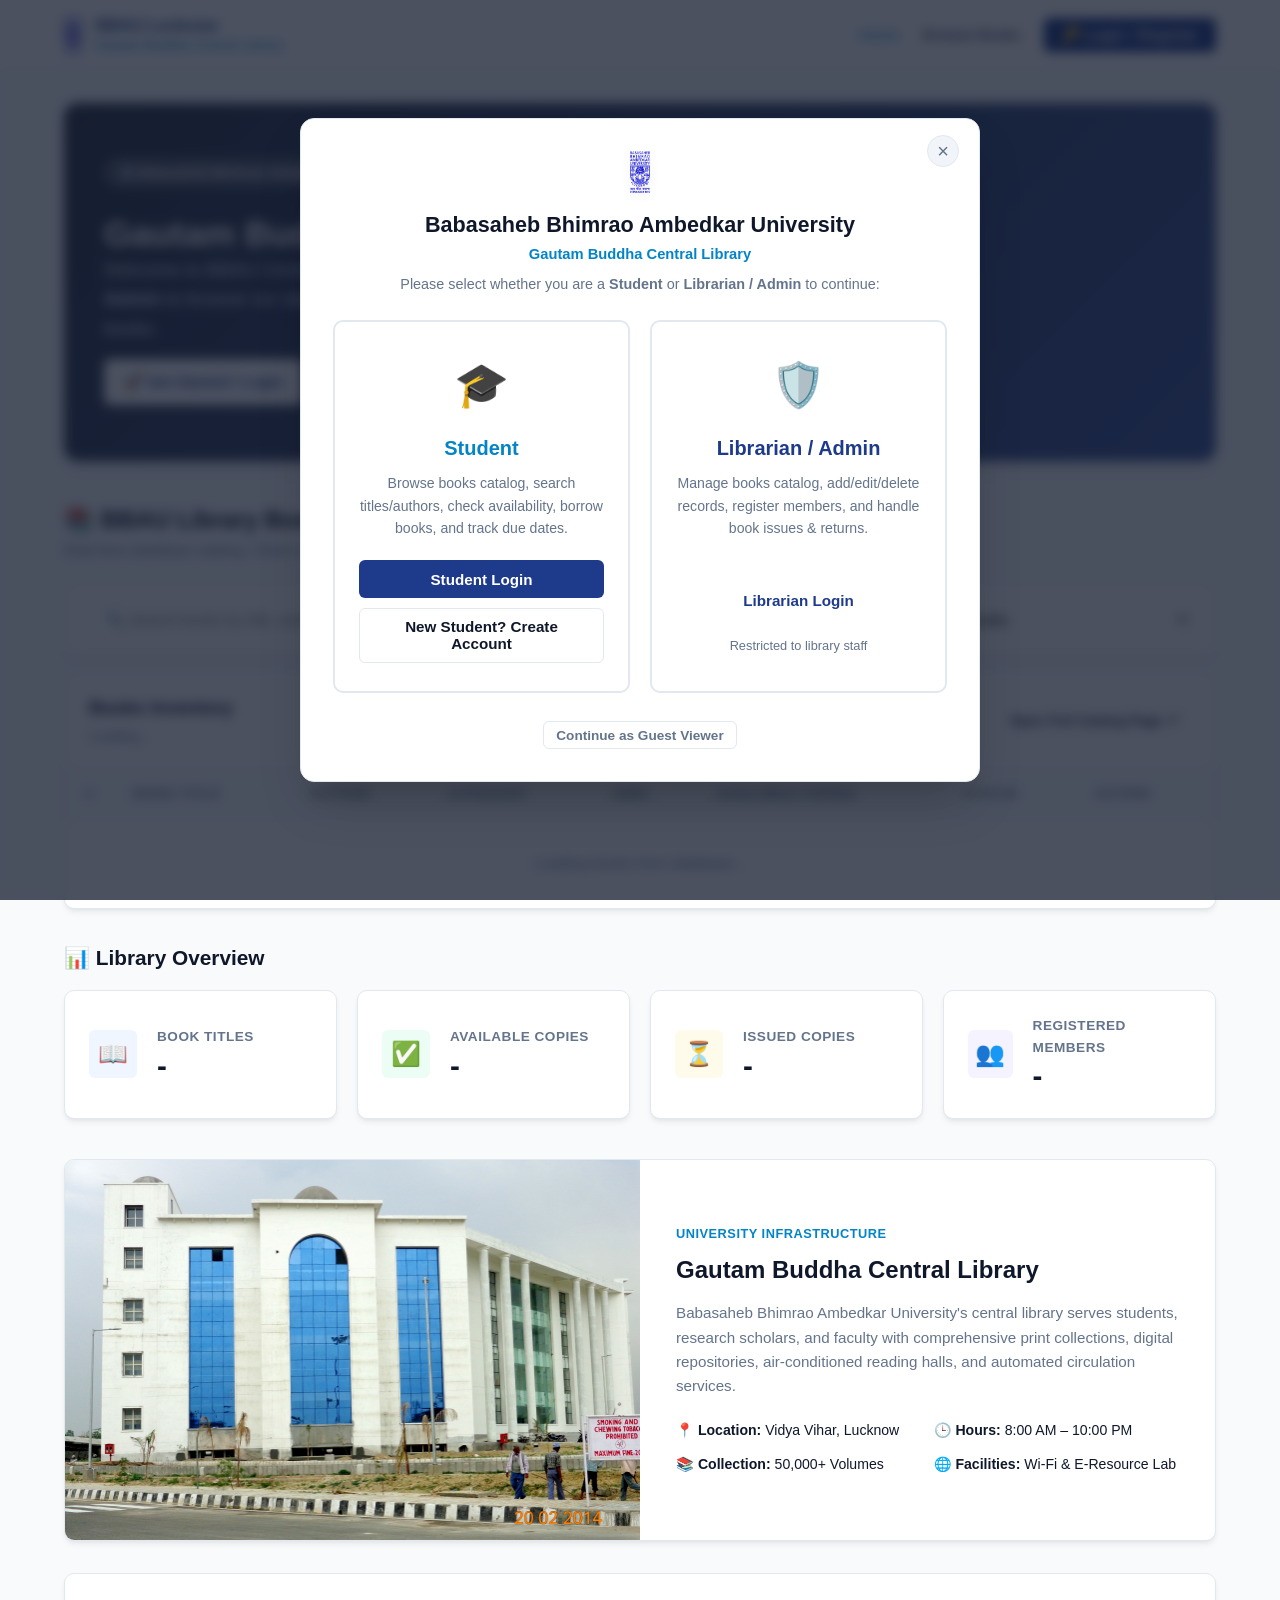
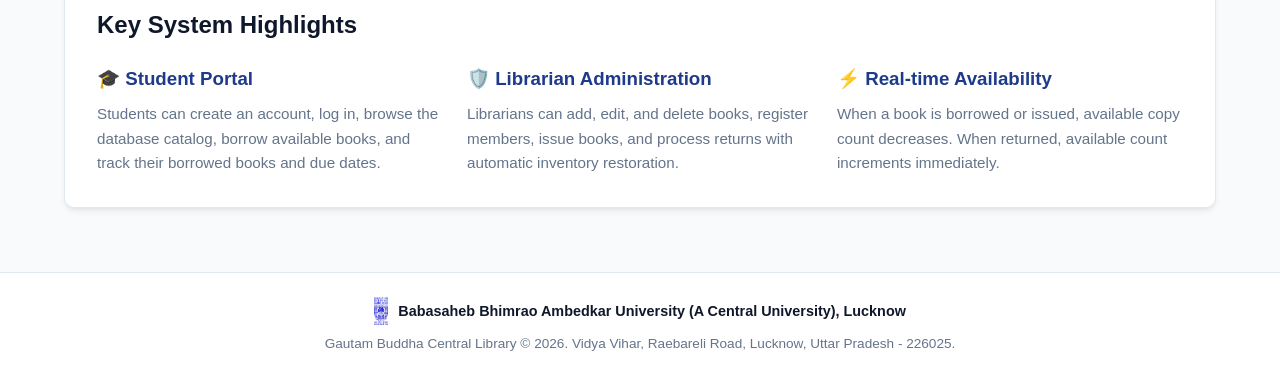
==== commit 16501a55: "Use relative paths for CSS, JS, and image assets across all HTML templates" ====
--- a/src/main/resources/static/index.html
+++ b/src/main/resources/static/index.html
@@ -4,15 +4,15 @@
     <meta charset="UTF-8">
     <meta name="viewport" content="width=device-width, initial-scale=1.0">
     <title>BBAU Lucknow - Gautam Buddha Central Library</title>
-    <link rel="stylesheet" href="/css/style.css">
+    <link rel="stylesheet" href="css/style.css">
 </head>
 <body>
 
     <!-- Navigation Bar with BBAU University Logo -->
     <header class="navbar">
         <div class="nav-container">
-            <a href="/index.html" class="logo">
-                <img src="/images/bbau-logo.png" alt="BBAU Logo" class="bbau-logo-img">
+            <a href="index.html" class="logo">
+                <img src="images/bbau-logo.png" alt="BBAU Logo" class="bbau-logo-img">
                 <div class="logo-text-group">
                     <span class="logo-main-title">BBAU Lucknow</span>
                     <span class="logo-sub-title">Gautam Buddha Central Library</span>
@@ -20,8 +20,8 @@
             </a>
             <nav>
                 <ul class="nav-links">
-                    <li><a href="/index.html" class="active">Home</a></li>
-                    <li><a href="/books.html">Browse Books</a></li>
+                    <li><a href="index.html" class="active">Home</a></li>
+                    <li><a href="books.html">Browse Books</a></li>
                     <li id="nav-auth-item">
                         <button onclick="openRoleModal()" class="btn btn-primary btn-sm">🔑 Login / Register</button>
                     </li>
@@ -104,7 +104,7 @@
                     <p style="color: var(--text-muted); font-size: 0.92rem;">Real-time database catalog. Check available copies or borrow books instantly.</p>
                 </div>
                 <div id="admin-home-actions" style="display: none;">
-                    <a href="/librarian.html" class="btn btn-primary btn-sm">⚙️ Librarian Admin Dashboard</a>
+                    <a href="librarian.html" class="btn btn-primary btn-sm">⚙️ Librarian Admin Dashboard</a>
                 </div>
             </div>
 
@@ -130,7 +130,7 @@
                         <h3 style="font-size: 1.15rem; font-weight: 700;">Books Inventory</h3>
                         <span id="home-books-count" style="font-size: 0.88rem; color: var(--text-muted); font-weight: 500;">Loading...</span>
                     </div>
-                    <a href="/books.html" class="btn btn-outline btn-sm">Open Full Catalog Page ↗</a>
+                    <a href="books.html" class="btn btn-outline btn-sm">Open Full Catalog Page ↗</a>
                 </div>
                 <div class="responsive-table">
                     <table>
@@ -196,7 +196,7 @@
             <div class="table-card" style="padding: 0; overflow: hidden;">
                 <div style="display: grid; grid-template-columns: repeat(auto-fit, minmax(320px, 1fr)); align-items: center;">
                     <div style="height: 100%; min-height: 280px; max-height: 380px; overflow: hidden; background: #0f172a;">
-                        <img src="/images/bbau-library.jpg" alt="Gautam Buddha Central Library BBAU" style="width: 100%; height: 100%; object-fit: cover; display: block;">
+                        <img src="images/bbau-library.jpg" alt="Gautam Buddha Central Library BBAU" style="width: 100%; height: 100%; object-fit: cover; display: block;">
                     </div>
                     <div style="padding: 2.25rem;">
                         <div style="font-size: 0.8rem; font-weight: 700; color: var(--accent); text-transform: uppercase; letter-spacing: 0.5px; margin-bottom: 0.4rem;">University Infrastructure</div>
@@ -249,7 +249,7 @@
             <!-- STEP 1: CHOOSE ROLE (Student vs Admin) -->
             <div id="view-role-select" style="padding: 2rem;">
                 <div style="text-align: center; margin-bottom: 1.5rem;">
-                    <img src="/images/bbau-logo.png" alt="BBAU Logo" style="height: 42px; width: auto; object-fit: contain; margin-bottom: 0.5rem; filter: drop-shadow(0 2px 4px rgba(0,0,0,0.1));">
+                    <img src="images/bbau-logo.png" alt="BBAU Logo" style="height: 42px; width: auto; object-fit: contain; margin-bottom: 0.5rem; filter: drop-shadow(0 2px 4px rgba(0,0,0,0.1));">
                     <h2 style="font-size: 1.35rem; color: var(--text-main); font-weight: 800;">Babasaheb Bhimrao Ambedkar University</h2>
                     <div style="font-size: 0.92rem; font-weight: 600; color: var(--accent);">Gautam Buddha Central Library</div>
                     <p style="color: var(--text-muted); font-size: 0.9rem; margin-top: 0.4rem;">Please select whether you are a <strong>Student</strong> or <strong>Librarian / Admin</strong> to continue:</p>
@@ -396,13 +396,13 @@
     <!-- Footer with BBAU University Details -->
     <footer>
         <div style="display: flex; align-items: center; justify-content: center; gap: 0.65rem; margin-bottom: 0.5rem; flex-wrap: wrap;">
-            <img src="/images/bbau-logo.png" alt="BBAU" style="height: 28px; width: auto; object-fit: contain;">
+            <img src="images/bbau-logo.png" alt="BBAU" style="height: 28px; width: auto; object-fit: contain;">
             <strong style="color: var(--text-main);">Babasaheb Bhimrao Ambedkar University (A Central University), Lucknow</strong>
         </div>
         <p style="font-size: 0.85rem; color: var(--text-muted);">Gautam Buddha Central Library &copy; 2026. Vidya Vihar, Raebareli Road, Lucknow, Uttar Pradesh - 226025.</p>
     </footer>
 
-    <script src="/js/common.js"></script>
+    <script src="js/common.js"></script>
     <script>
         let currentAuth = null;
         let homeBooks = [];
@@ -612,7 +612,7 @@
                 if (res.ok && json.success) {
                     showAlert('Admin login successful! Redirecting to Librarian Portal...', 'success');
                     setTimeout(() => {
-                        window.location.href = '/librarian.html';
+                        window.location.href = 'librarian.html';
                     }, 500);
                 } else {
                     errBox.textContent = json.message || 'Invalid username or password';
@@ -649,7 +649,7 @@
             if (auth.role === 'ADMIN') {
                 title.textContent = 'Welcome, BBAU Librarian Administrator!';
                 desc.textContent = 'You have administrative control to manage books inventory, members, book issues, and returns.';
-                roleBtn.innerHTML = `<a href="/librarian.html" class="btn btn-primary" style="background: rgba(255,255,255,0.2); border: 1px solid rgba(255,255,255,0.4);">⚙️ Go to Librarian Dashboard</a>`;
+                roleBtn.innerHTML = `<a href="librarian.html" class="btn btn-primary" style="background: rgba(255,255,255,0.2); border: 1px solid rgba(255,255,255,0.4);">⚙️ Go to Librarian Dashboard</a>`;
                 document.getElementById('student-loans-section').style.display = 'none';
                 if (adminActions) adminActions.style.display = 'block';
             } else if (auth.role === 'STUDENT') {
--- a/src/main/resources/static/css/style.css
+++ b/src/main/resources/static/css/style.css
@@ -0,0 +1,718 @@
+/* ==============================================================
+   Library Management System - Stylesheet
+   Modern, Clean, Responsive Design
+   ============================================================== */
+
+:root {
+    --primary: #1e3a8a;       /* Deep Navy */
+    --primary-hover: #1e40af;
+    --primary-light: #eff6ff;
+    --accent: #0284c7;        /* Sky Blue */
+    --success: #059669;       /* Emerald Green */
+    --success-bg: #ecfdf5;
+    --danger: #dc2626;        /* Crimson Red */
+    --danger-bg: #fef2f2;
+    --warning: #d97706;       /* Amber */
+    --warning-bg: #fffbeb;
+    --text-main: #0f172a;     /* Slate 900 */
+    --text-muted: #64748b;    /* Slate 500 */
+    --border: #e2e8f0;        /* Slate 200 */
+    --bg-light: #f8fafc;      /* Slate 50 */
+    --card-bg: #ffffff;
+    --radius-sm: 6px;
+    --radius-md: 10px;
+    --radius-lg: 14px;
+    --shadow: 0 4px 6px -1px rgba(0, 0, 0, 0.07), 0 2px 4px -2px rgba(0, 0, 0, 0.05);
+    --shadow-lg: 0 10px 15px -3px rgba(0, 0, 0, 0.08), 0 4px 6px -4px rgba(0, 0, 0, 0.04);
+}
+
+* {
+    box-sizing: border-box;
+    margin: 0;
+    padding: 0;
+    font-family: -apple-system, BlinkMacSystemFont, "Segoe UI", Roboto, Helvetica, Arial, sans-serif;
+}
+
+body {
+    background-color: var(--bg-light);
+    color: var(--text-main);
+    line-height: 1.6;
+    display: flex;
+    flex-direction: column;
+    min-height: 100vh;
+}
+
+/* Header & Navigation */
+.navbar {
+    background-color: #ffffff;
+    border-bottom: 1px solid var(--border);
+    position: sticky;
+    top: 0;
+    z-index: 100;
+    box-shadow: 0 1px 3px rgba(0,0,0,0.04);
+}
+
+.nav-container {
+    max-width: 1200px;
+    margin: 0 auto;
+    padding: 1rem 1.5rem;
+    display: flex;
+    justify-content: space-between;
+    align-items: center;
+}
+
+.logo {
+    display: flex;
+    align-items: center;
+    gap: 0.85rem;
+    text-decoration: none;
+}
+
+.bbau-logo-img {
+    height: 36px;
+    width: auto;
+    object-fit: contain;
+    filter: drop-shadow(0 2px 4px rgba(0,0,0,0.08));
+}
+
+.logo-text-group {
+    display: flex;
+    flex-direction: column;
+}
+
+.logo-main-title {
+    font-size: 1.02rem;
+    font-weight: 800;
+    color: var(--primary);
+    line-height: 1.2;
+}
+
+.logo-sub-title {
+    font-size: 0.72rem;
+    font-weight: 600;
+    color: var(--accent);
+    letter-spacing: 0.5px;
+}
+
+.logo-icon {
+    font-size: 1.5rem;
+}
+
+.nav-links {
+    display: flex;
+    align-items: center;
+    gap: 1.5rem;
+    list-style: none;
+}
+
+.nav-links a {
+    text-decoration: none;
+    color: var(--text-main);
+    font-weight: 500;
+    font-size: 0.95rem;
+    transition: color 0.15s ease;
+}
+
+.nav-links a:hover,
+.nav-links a.active {
+    color: var(--accent);
+}
+
+.nav-btn {
+    background-color: var(--primary);
+    color: #ffffff !important;
+    padding: 0.45rem 1rem;
+    border-radius: var(--radius-sm);
+    transition: background-color 0.15s ease;
+}
+
+.nav-btn:hover {
+    background-color: var(--primary-hover) !important;
+}
+
+.nav-btn-outline {
+    border: 1px solid var(--border);
+    padding: 0.45rem 1rem;
+    border-radius: var(--radius-sm);
+}
+
+/* Main Layout */
+.main-content {
+    flex: 1;
+    max-width: 1200px;
+    width: 100%;
+    margin: 0 auto;
+    padding: 2rem 1.5rem;
+}
+
+/* Hero Section */
+.hero {
+    background: linear-gradient(135deg, rgba(15, 23, 42, 0.88) 0%, rgba(30, 58, 138, 0.86) 100%), url('/images/bbau-library.jpg') center/cover no-repeat;
+    color: #ffffff;
+    border-radius: var(--radius-lg);
+    padding: 3.5rem 2.5rem;
+    margin-bottom: 2.5rem;
+    box-shadow: var(--shadow-lg);
+    display: flex;
+    flex-direction: column;
+    align-items: flex-start;
+    gap: 1rem;
+    position: relative;
+    overflow: hidden;
+}
+
+.hero h1 {
+    font-size: 2.5rem;
+    font-weight: 800;
+    line-height: 1.2;
+}
+
+.hero p {
+    font-size: 1.15rem;
+    color: #e0f2fe;
+    max-width: 700px;
+}
+
+.hero-actions {
+    display: flex;
+    gap: 1rem;
+    margin-top: 1rem;
+}
+
+/* Buttons */
+.btn {
+    display: inline-flex;
+    align-items: center;
+    justify-content: center;
+    gap: 0.4rem;
+    padding: 0.6rem 1.2rem;
+    font-size: 0.95rem;
+    font-weight: 600;
+    border-radius: var(--radius-sm);
+    border: 1px solid transparent;
+    cursor: pointer;
+    text-decoration: none;
+    transition: all 0.15s ease-in-out;
+}
+
+.btn-primary {
+    background-color: var(--primary);
+    color: #ffffff;
+}
+.btn-primary:hover {
+    background-color: var(--primary-hover);
+}
+
+.btn-accent {
+    background-color: #ffffff;
+    color: var(--primary);
+}
+.btn-accent:hover {
+    background-color: #f1f5f9;
+}
+
+.btn-success {
+    background-color: var(--success);
+    color: #ffffff;
+}
+.btn-success:hover {
+    background-color: #047857;
+}
+
+.btn-danger {
+    background-color: var(--danger);
+    color: #ffffff;
+}
+.btn-danger:hover {
+    background-color: #b91c1c;
+}
+
+.btn-outline {
+    background-color: transparent;
+    border-color: var(--border);
+    color: var(--text-main);
+}
+.btn-outline:hover {
+    background-color: #f1f5f9;
+}
+
+.btn-sm {
+    padding: 0.35rem 0.75rem;
+    font-size: 0.85rem;
+}
+
+/* Stats Cards */
+.stats-grid {
+    display: grid;
+    grid-template-columns: repeat(auto-fit, minmax(220px, 1fr));
+    gap: 1.25rem;
+    margin-bottom: 2.5rem;
+}
+
+.stat-card {
+    background: var(--card-bg);
+    border: 1px solid var(--border);
+    border-radius: var(--radius-md);
+    padding: 1.5rem;
+    box-shadow: var(--shadow);
+    display: flex;
+    align-items: center;
+    gap: 1.25rem;
+}
+
+.stat-icon {
+    width: 48px;
+    height: 48px;
+    border-radius: var(--radius-sm);
+    display: flex;
+    align-items: center;
+    justify-content: center;
+    font-size: 1.5rem;
+}
+
+.stat-icon.blue { background-color: #eff6ff; color: #2563eb; }
+.stat-icon.green { background-color: #ecfdf5; color: #059669; }
+.stat-icon.amber { background-color: #fffbeb; color: #d97706; }
+.stat-icon.purple { background-color: #f5f3ff; color: #7c3aed; }
+
+.stat-details h3 {
+    font-size: 0.85rem;
+    text-transform: uppercase;
+    color: var(--text-muted);
+    font-weight: 600;
+    letter-spacing: 0.5px;
+}
+
+.stat-details .stat-number {
+    font-size: 1.85rem;
+    font-weight: 700;
+    color: var(--text-main);
+    line-height: 1.2;
+}
+
+/* Search Box */
+.search-container {
+    background: var(--card-bg);
+    border: 1px solid var(--border);
+    border-radius: var(--radius-md);
+    padding: 1rem 1.5rem;
+    box-shadow: var(--shadow);
+    margin-bottom: 1.5rem;
+    display: flex;
+    gap: 1rem;
+    align-items: center;
+    flex-wrap: wrap;
+}
+
+.search-input-group {
+    flex: 1;
+    min-width: 260px;
+    position: relative;
+}
+
+.search-input-group input {
+    width: 100%;
+    padding: 0.65rem 1rem;
+    border: 1px solid var(--border);
+    border-radius: var(--radius-sm);
+    font-size: 0.95rem;
+    outline: none;
+    transition: border-color 0.15s ease;
+}
+
+.search-input-group input:focus {
+    border-color: var(--accent);
+    box-shadow: 0 0 0 3px rgba(2, 132, 199, 0.15);
+}
+
+/* Tables */
+.table-card {
+    background: var(--card-bg);
+    border: 1px solid var(--border);
+    border-radius: var(--radius-md);
+    box-shadow: var(--shadow);
+    overflow: hidden;
+    margin-bottom: 2rem;
+}
+
+.table-header {
+    padding: 1.25rem 1.5rem;
+    border-bottom: 1px solid var(--border);
+    display: flex;
+    justify-content: space-between;
+    align-items: center;
+    flex-wrap: wrap;
+    gap: 0.75rem;
+}
+
+.table-header h2 {
+    font-size: 1.2rem;
+    font-weight: 700;
+}
+
+.responsive-table {
+    width: 100%;
+    overflow-x: auto;
+}
+
+table {
+    width: 100%;
+    border-collapse: collapse;
+    text-align: left;
+}
+
+table th {
+    background-color: #f8fafc;
+    color: var(--text-muted);
+    font-weight: 600;
+    font-size: 0.85rem;
+    text-transform: uppercase;
+    letter-spacing: 0.5px;
+    padding: 0.85rem 1.25rem;
+    border-bottom: 1px solid var(--border);
+}
+
+table td {
+    padding: 0.95rem 1.25rem;
+    border-bottom: 1px solid var(--border);
+    font-size: 0.95rem;
+    vertical-align: middle;
+}
+
+table tr:last-child td {
+    border-bottom: none;
+}
+
+table tr:hover td {
+    background-color: #f8fafc;
+}
+
+/* Badges */
+.badge {
+    display: inline-block;
+    padding: 0.25rem 0.65rem;
+    border-radius: 9999px;
+    font-size: 0.78rem;
+    font-weight: 600;
+    text-transform: capitalize;
+}
+
+.badge-available {
+    background-color: var(--success-bg);
+    color: var(--success);
+    border: 1px solid #a7f3d0;
+}
+
+.badge-unavailable {
+    background-color: var(--danger-bg);
+    color: var(--danger);
+    border: 1px solid #fecaca;
+}
+
+.badge-issued {
+    background-color: var(--warning-bg);
+    color: var(--warning);
+    border: 1px solid #fde68a;
+}
+
+.badge-returned {
+    background-color: #f1f5f9;
+    color: #475569;
+    border: 1px solid #cbd5e1;
+}
+
+/* Forms */
+.form-card {
+    background: var(--card-bg);
+    border: 1px solid var(--border);
+    border-radius: var(--radius-md);
+    padding: 2rem;
+    box-shadow: var(--shadow);
+    max-width: 600px;
+    margin: 2rem auto;
+}
+
+.form-group {
+    margin-bottom: 1.25rem;
+}
+
+.form-group label {
+    display: block;
+    margin-bottom: 0.4rem;
+    font-weight: 600;
+    font-size: 0.9rem;
+    color: var(--text-main);
+}
+
+.form-control {
+    width: 100%;
+    padding: 0.65rem 0.9rem;
+    border: 1px solid var(--border);
+    border-radius: var(--radius-sm);
+    font-size: 0.95rem;
+    outline: none;
+    transition: border-color 0.15s ease;
+    background-color: #ffffff;
+}
+
+.form-control:focus {
+    border-color: var(--accent);
+    box-shadow: 0 0 0 3px rgba(2, 132, 199, 0.15);
+}
+
+.form-control.is-invalid {
+    border-color: var(--danger);
+}
+
+.invalid-feedback {
+    color: var(--danger);
+    font-size: 0.8rem;
+    margin-top: 0.3rem;
+    display: block;
+}
+
+/* Tabs */
+.tabs {
+    display: flex;
+    gap: 0.5rem;
+    border-bottom: 2px solid var(--border);
+    margin-bottom: 2rem;
+}
+
+.tab-btn {
+    padding: 0.75rem 1.5rem;
+    background: none;
+    border: none;
+    border-bottom: 3px solid transparent;
+    margin-bottom: -2px;
+    font-size: 0.95rem;
+    font-weight: 600;
+    color: var(--text-muted);
+    cursor: pointer;
+    transition: all 0.15s ease;
+}
+
+.tab-btn:hover {
+    color: var(--primary);
+}
+
+.tab-btn.active {
+    color: var(--primary);
+    border-bottom-color: var(--primary);
+}
+
+.tab-content {
+    display: none;
+}
+
+.tab-content.active {
+    display: block;
+}
+
+/* Filter Buttons */
+.filter-group {
+    display: flex;
+    gap: 0.5rem;
+}
+
+/* Alerts / Notification */
+.alert-container {
+    position: fixed;
+    top: 1.5rem;
+    right: 1.5rem;
+    z-index: 1000;
+    display: flex;
+    flex-direction: column;
+    gap: 0.75rem;
+    max-width: 400px;
+}
+
+.alert {
+    padding: 0.9rem 1.25rem;
+    border-radius: var(--radius-sm);
+    font-size: 0.9rem;
+    box-shadow: var(--shadow-lg);
+    display: flex;
+    align-items: center;
+    justify-content: space-between;
+    gap: 1rem;
+    animation: slideIn 0.25s ease;
+}
+
+@keyframes slideIn {
+    from { transform: translateX(100%); opacity: 0; }
+    to { transform: translateX(0); opacity: 1; }
+}
+
+.alert-success { background-color: var(--success-bg); color: var(--success); border-left: 4px solid var(--success); }
+.alert-error { background-color: var(--danger-bg); color: var(--danger); border-left: 4px solid var(--danger); }
+.alert-info { background-color: var(--primary-light); color: var(--primary); border-left: 4px solid var(--accent); }
+
+/* Modal */
+.modal-overlay {
+    position: fixed;
+    top: 0;
+    left: 0;
+    right: 0;
+    bottom: 0;
+    background-color: rgba(15, 23, 42, 0.6);
+    display: none;
+    align-items: center;
+    justify-content: center;
+    z-index: 500;
+    padding: 1rem;
+}
+
+.modal-overlay.active {
+    display: flex;
+}
+
+.modal-box {
+    background: #ffffff;
+    border-radius: var(--radius-md);
+    width: 100%;
+    max-width: 550px;
+    box-shadow: var(--shadow-lg);
+    overflow: hidden;
+    animation: modalPop 0.2s ease;
+}
+
+@keyframes modalPop {
+    from { transform: scale(0.95); opacity: 0; }
+    to { transform: scale(1); opacity: 1; }
+}
+
+.modal-header {
+    padding: 1.25rem 1.5rem;
+    border-bottom: 1px solid var(--border);
+    display: flex;
+    justify-content: space-between;
+    align-items: center;
+}
+
+.modal-header h3 {
+    font-size: 1.15rem;
+    font-weight: 700;
+}
+
+.modal-body {
+    padding: 1.5rem;
+    max-height: 80vh;
+    overflow-y: auto;
+}
+
+.modal-footer {
+    padding: 1rem 1.5rem;
+    border-top: 1px solid var(--border);
+    display: flex;
+    justify-content: flex-end;
+    gap: 0.75rem;
+}
+
+/* Footer */
+footer {
+    background-color: #ffffff;
+    border-top: 1px solid var(--border);
+    padding: 1.5rem;
+    text-align: center;
+    color: var(--text-muted);
+    font-size: 0.9rem;
+    margin-top: auto;
+}
+
+
+/* ==============================================================
+   Role Selection Gateway Modal (Student vs Admin Selection)
+   ============================================================== */
+.auth-gate-overlay {
+    position: fixed;
+    top: 0;
+    left: 0;
+    right: 0;
+    bottom: 0;
+    background: rgba(15, 23, 42, 0.75);
+    backdrop-filter: blur(6px);
+    display: none;
+    align-items: center;
+    justify-content: center;
+    z-index: 1000;
+    padding: 1.5rem;
+}
+
+.auth-gate-overlay.active {
+    display: flex;
+}
+
+.auth-gate-box {
+    background: #ffffff;
+    border-radius: var(--radius-lg);
+    width: 100%;
+    max-width: 680px;
+    box-shadow: 0 25px 50px -12px rgba(0, 0, 0, 0.25);
+    overflow: hidden;
+    animation: modalPop 0.25s ease;
+    border: 1px solid var(--border);
+    position: relative;
+    max-height: 92vh;
+    overflow-y: auto;
+}
+
+.modal-close-btn {
+    position: absolute;
+    top: 1rem;
+    right: 1.25rem;
+    background: #f1f5f9;
+    border: 1px solid var(--border);
+    border-radius: 50%;
+    width: 32px;
+    height: 32px;
+    display: flex;
+    align-items: center;
+    justify-content: center;
+    font-size: 1.25rem;
+    cursor: pointer;
+    color: var(--text-muted);
+    transition: all 0.2s ease;
+    z-index: 20;
+    line-height: 1;
+}
+
+.modal-close-btn:hover {
+    background: #fee2e2;
+    color: var(--danger);
+    border-color: #fca5a5;
+}
+
+.role-selector-grid {
+    display: grid;
+    grid-template-columns: repeat(auto-fit, minmax(260px, 1fr));
+    gap: 1.25rem;
+    margin-top: 1.5rem;
+}
+
+.role-choice-card {
+    border: 2px solid var(--border);
+    border-radius: var(--radius-md);
+    padding: 1.75rem 1.5rem;
+    text-align: center;
+    transition: all 0.2s ease;
+    background: #ffffff;
+    display: flex;
+    flex-direction: column;
+    justify-content: space-between;
+}
+
+.role-choice-card:hover {
+    border-color: var(--accent);
+    transform: translateY(-3px);
+    box-shadow: var(--shadow-lg);
+}
+
+.role-choice-card.admin-card:hover {
+    border-color: var(--primary);
+}
+
+.role-badge-icon {
+    font-size: 2.75rem;
+    margin-bottom: 0.75rem;
+}
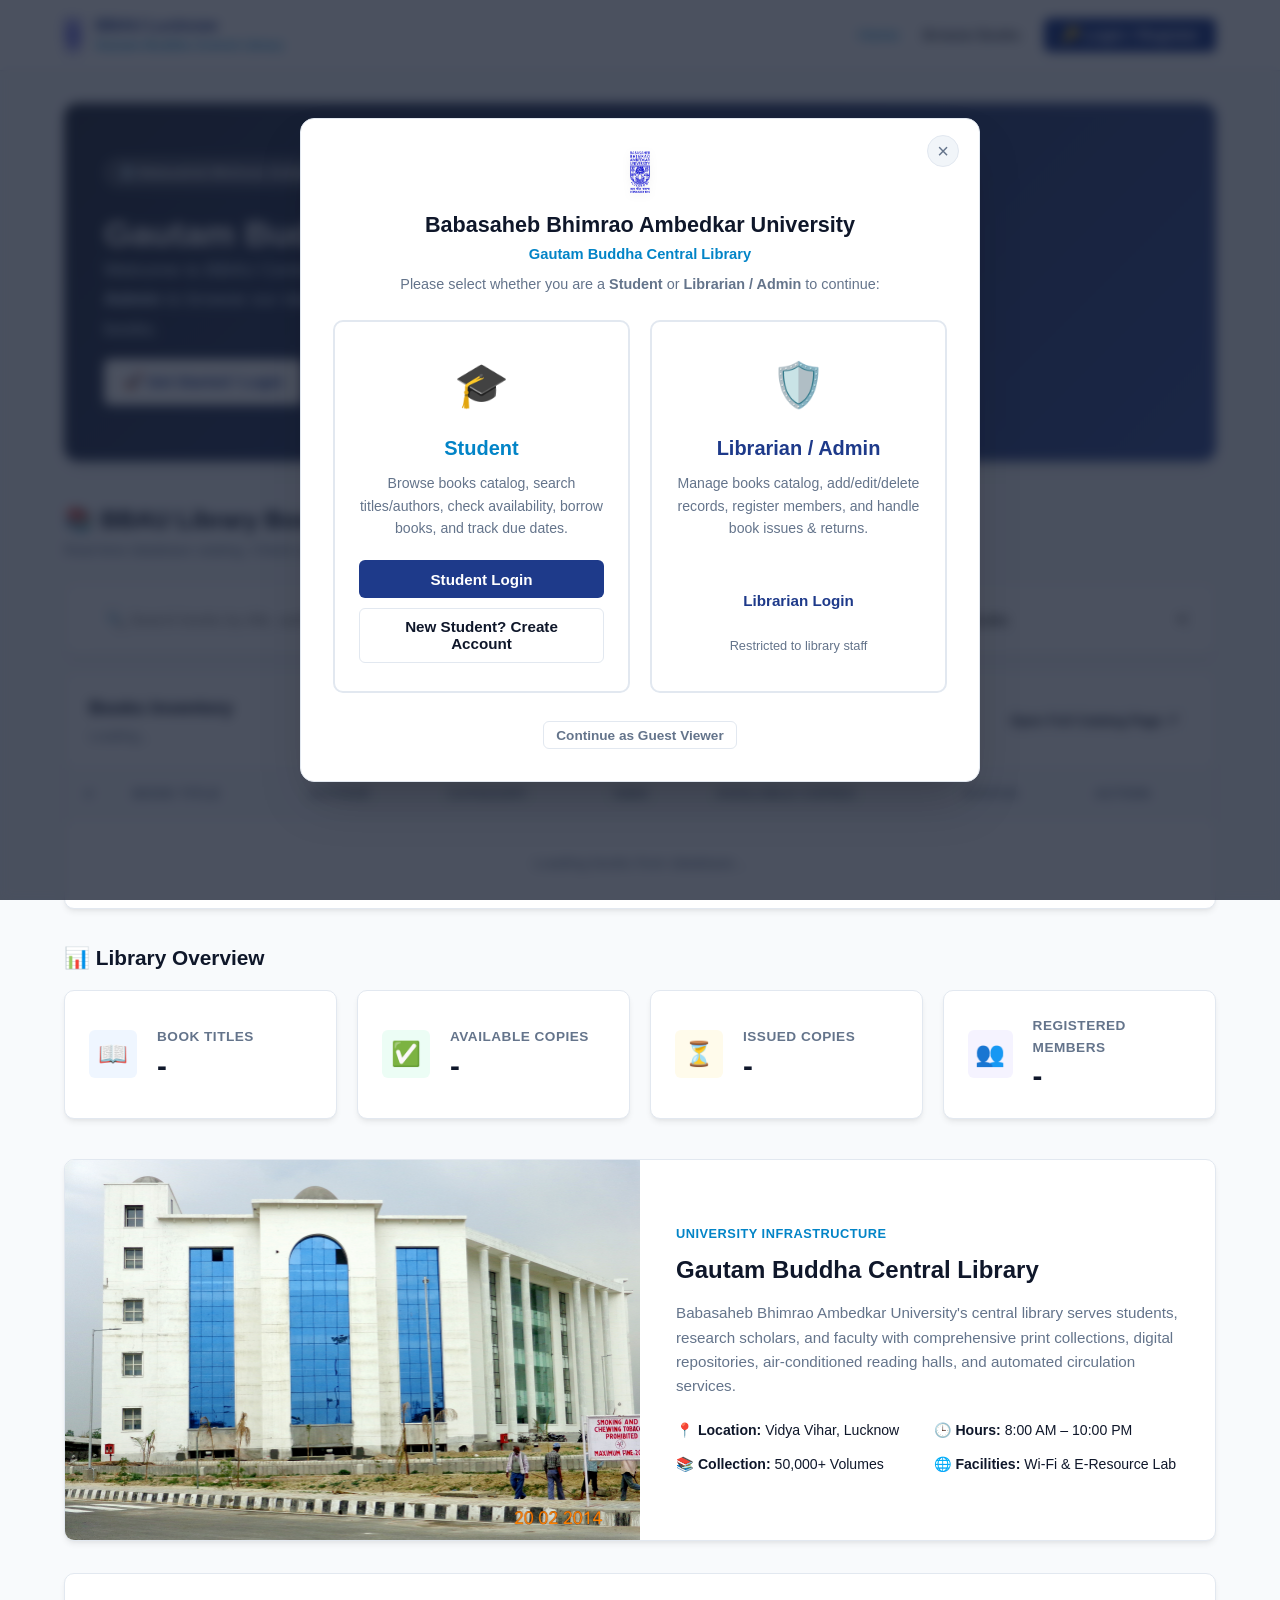
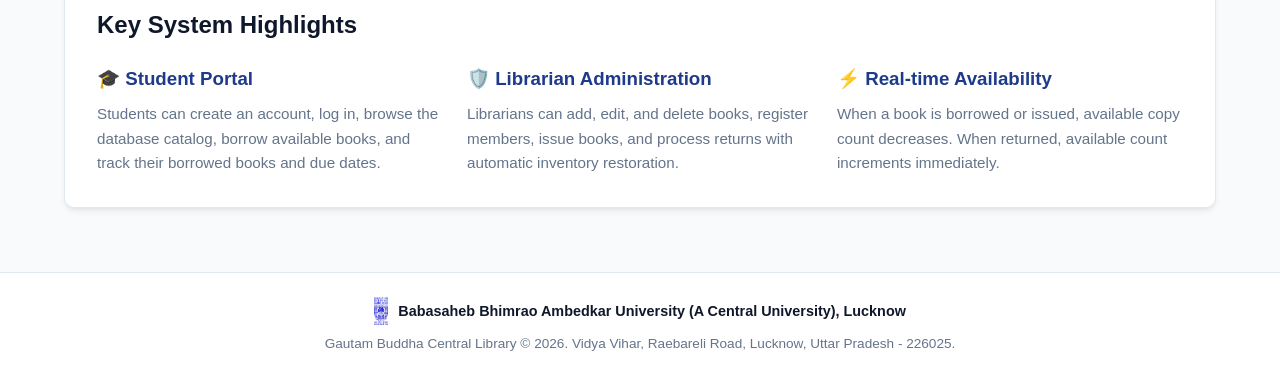
==== commit f747738d: "Add global CORS WebConfig, dynamic API_BASE, and safe JSON parsing across all templates" ====
--- a/src/main/resources/static/index.html
+++ b/src/main/resources/static/index.html
@@ -508,12 +508,13 @@
             };
 
             try {
-                const res = await fetch('/api/auth/student/login', {
+                const res = await fetch(`${API_BASE}/api/auth/student/login`, {
                     method: 'POST',
                     headers: { 'Content-Type': 'application/json' },
+                    credentials: 'include',
                     body: JSON.stringify(payload)
                 });
-                const json = await res.json();
+                const json = await parseJsonResponse(res);
 
                 if (res.ok && json.success) {
                     showAlert(json.message || 'Login successful! Welcome to Student Portal.', 'success');
@@ -556,12 +557,13 @@
             };
 
             try {
-                const res = await fetch('/api/auth/student/register', {
+                const res = await fetch(`${API_BASE}/api/auth/student/register`, {
                     method: 'POST',
                     headers: { 'Content-Type': 'application/json' },
+                    credentials: 'include',
                     body: JSON.stringify(payload)
                 });
-                const json = await res.json();
+                const json = await parseJsonResponse(res);
 
                 if (res.ok && json.success) {
                     showAlert('Account created successfully! Welcome, ' + payload.name + '!', 'success');
@@ -602,12 +604,13 @@
             };
 
             try {
-                const res = await fetch('/api/auth/login', {
+                const res = await fetch(`${API_BASE}/api/auth/login`, {
                     method: 'POST',
                     headers: { 'Content-Type': 'application/json' },
+                    credentials: 'include',
                     body: JSON.stringify(payload)
                 });
-                const json = await res.json();
+                const json = await parseJsonResponse(res);
 
                 if (res.ok && json.success) {
                     showAlert('Admin login successful! Redirecting to Librarian Portal...', 'success');
@@ -669,8 +672,8 @@
             const countLabel = document.getElementById('student-loans-count');
 
             try {
-                const res = await fetch('/api/loans/my-loans');
-                const json = await res.json();
+                const res = await fetch(`${API_BASE}/api/loans/my-loans`, { credentials: 'include' });
+                const json = await parseJsonResponse(res);
 
                 if (res.ok && json.success && Array.isArray(json.data)) {
                     studentLoansList = json.data;
@@ -726,8 +729,8 @@
             }
 
             try {
-                const res = await fetch(`/api/loans/student/return/${loanId}`, { method: 'PUT' });
-                const json = await res.json();
+                const res = await fetch(`${API_BASE}/api/loans/student/return/${loanId}`, { method: 'PUT', credentials: 'include' });
+                const json = await parseJsonResponse(res);
                 if (res.ok && json.success) {
                     showAlert(`Book '${bookTitle}' returned successfully! Copy restored to library.`, 'success');
                     await loadStudentLoans();
@@ -764,8 +767,8 @@
             }
 
             try {
-                const res = await fetch(`/api/loans/student/borrow/${bookId}`, { method: 'POST' });
-                const json = await res.json();
+                const res = await fetch(`${API_BASE}/api/loans/student/borrow/${bookId}`, { method: 'POST', credentials: 'include' });
+                const json = await parseJsonResponse(res);
 
                 if (res.ok && json.success) {
                     showAlert(`Book '${bookTitle}' borrowed successfully! Due in 14 days.`, 'success');
@@ -785,8 +788,8 @@
         // -------------------------------------------------------------
         async function loadHomeBooks() {
             try {
-                const res = await fetch('/api/books');
-                const json = await res.json();
+                const res = await fetch(`${API_BASE}/api/books`, { credentials: 'include' });
+                const json = await parseJsonResponse(res);
                 if (json.success && Array.isArray(json.data)) {
                     homeBooks = json.data;
                     renderHomeBooks();
@@ -886,8 +889,8 @@
         // -------------------------------------------------------------
         async function loadStats() {
             try {
-                const res = await fetch('/api/loans/stats');
-                const result = await res.json();
+                const res = await fetch(`${API_BASE}/api/loans/stats`, { credentials: 'include' });
+                const result = await parseJsonResponse(res);
                 if (result.success && result.data) {
                     const stats = result.data;
                     document.getElementById('stat-total-books').textContent = stats.totalBooks;
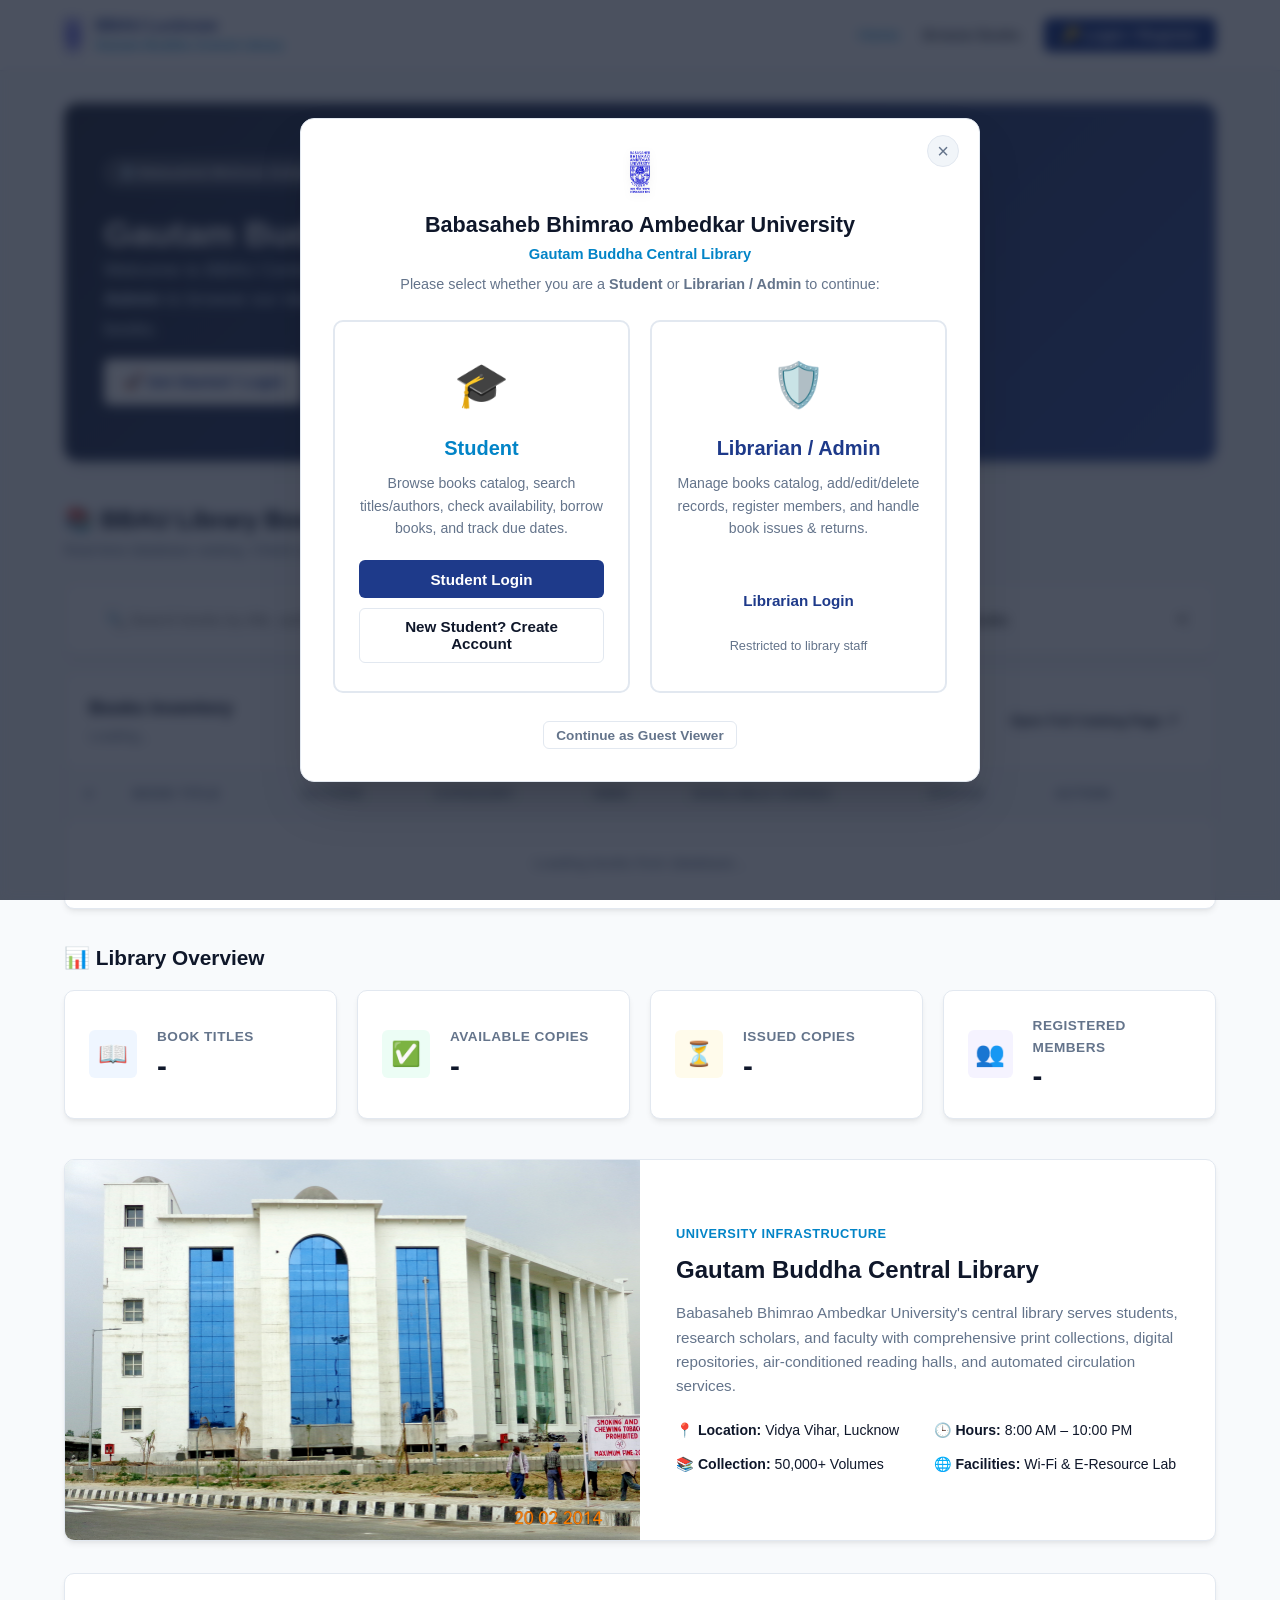
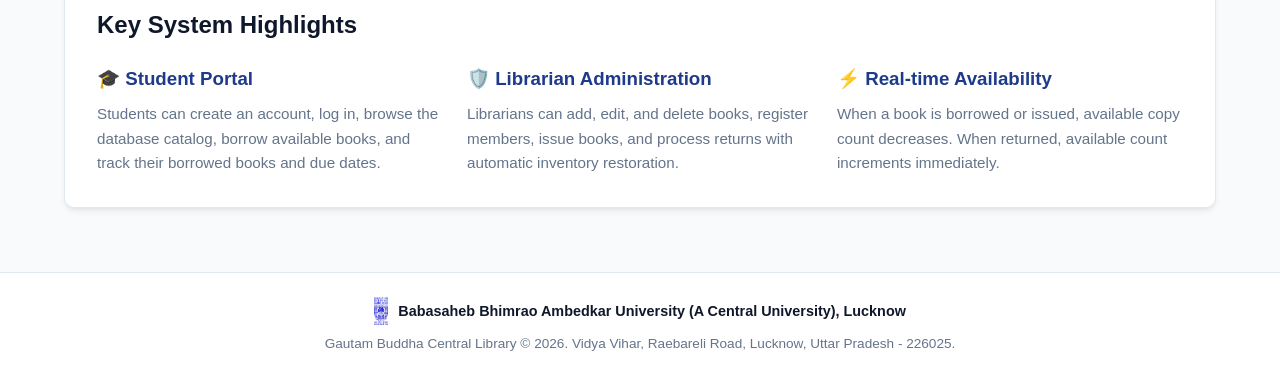
==== commit e2811f5a: "feat: Add Student Book Wishlist feature with backend entities, APIs, and responsive UI" ====
--- a/src/main/resources/static/index.html
+++ b/src/main/resources/static/index.html
@@ -96,6 +96,39 @@
             </div>
         </section>
 
+        <!-- Student Personal Section: My Saved Wishlist (Visible only when logged in as Student) -->
+        <section id="student-wishlist-section" style="display: none; margin-bottom: 2rem;">
+            <div class="table-card" style="border-top: 3px solid #e11d48;">
+                <div class="table-header">
+                    <div>
+                        <h2 style="color: #be123c;">❤️ My Saved Wishlist</h2>
+                        <p style="font-size: 0.85rem; color: var(--text-muted); margin-top: 0.2rem;">Books you saved to read or borrow later. Borrow directly or manage your wishlist.</p>
+                    </div>
+                    <span id="student-wishlist-count" style="font-size: 0.9rem; color: #be123c; font-weight: 700;">Loading...</span>
+                </div>
+                <div class="responsive-table">
+                    <table>
+                        <thead>
+                            <tr>
+                                <th style="width: 50px;">#</th>
+                                <th>Book Title</th>
+                                <th>Author</th>
+                                <th>Category</th>
+                                <th>Available Copies</th>
+                                <th>Status</th>
+                                <th style="width: 170px;">Action</th>
+                            </tr>
+                        </thead>
+                        <tbody id="student-wishlist-tbody">
+                            <tr>
+                                <td colspan="7" style="text-align: center; padding: 2rem; color: var(--text-muted);">Loading your wishlist...</td>
+                            </tr>
+                        </tbody>
+                    </table>
+                </div>
+            </div>
+        </section>
+
         <!-- Live Books Catalog & Search (Visible to Everyone directly on Home Page!) -->
         <section id="catalog-section" style="margin-bottom: 2rem;">
             <div style="display: flex; justify-content: space-between; align-items: flex-start; flex-wrap: wrap; gap: 1rem; margin-bottom: 1.25rem;">
@@ -143,7 +176,7 @@
                                 <th>ISBN</th>
                                 <th>Available Copies</th>
                                 <th>Status</th>
-                                <th style="width: 140px;">Action</th>
+                                <th style="width: 180px;">Action</th>
                             </tr>
                         </thead>
                         <tbody id="home-books-tbody">
@@ -407,6 +440,8 @@
         let currentAuth = null;
         let homeBooks = [];
         let studentLoansList = [];
+        let studentWishlist = [];
+        let homeWishlistedBookIds = new Set();
 
         document.addEventListener('DOMContentLoaded', async () => {
             // 1. Check user authentication
@@ -422,6 +457,7 @@
                 setupUserHero(currentAuth);
                 if (currentAuth.role === 'STUDENT') {
                     await loadStudentLoans();
+                    await loadStudentWishlist();
                 }
             }
 
@@ -523,6 +559,7 @@
                     updateNavbar(currentAuth);
                     setupUserHero(currentAuth);
                     await loadStudentLoans();
+                    await loadStudentWishlist();
                     await loadHomeBooks();
                     loadStats();
                 } else {
@@ -637,6 +674,7 @@
             document.getElementById('hero-guest-msg').style.display = 'block';
             document.getElementById('hero-logged-msg').style.display = 'none';
             document.getElementById('student-loans-section').style.display = 'none';
+            document.getElementById('student-wishlist-section').style.display = 'none';
             document.getElementById('admin-home-actions').style.display = 'none';
         }
 
@@ -654,12 +692,17 @@
                 desc.textContent = 'You have administrative control to manage books inventory, members, book issues, and returns.';
                 roleBtn.innerHTML = `<a href="librarian.html" class="btn btn-primary" style="background: rgba(255,255,255,0.2); border: 1px solid rgba(255,255,255,0.4);">⚙️ Go to Librarian Dashboard</a>`;
                 document.getElementById('student-loans-section').style.display = 'none';
+                document.getElementById('student-wishlist-section').style.display = 'none';
                 if (adminActions) adminActions.style.display = 'block';
             } else if (auth.role === 'STUDENT') {
                 title.textContent = `Welcome, ${escapeHtml(auth.name)}! (BBAU Student)`;
-                desc.textContent = 'Search books in the catalog, check live availability, borrow books instantly, and track your active loans below.';
-                roleBtn.innerHTML = `<a href="#student-loans-section" class="btn btn-primary" style="background: rgba(255,255,255,0.2); border: 1px solid rgba(255,255,255,0.4);">📖 View My Borrowed Books</a>`;
+                desc.textContent = 'Search books in the catalog, check live availability, borrow books instantly, and manage your wishlist.';
+                roleBtn.innerHTML = `
+                    <a href="#student-loans-section" class="btn btn-primary" style="background: rgba(255,255,255,0.2); border: 1px solid rgba(255,255,255,0.4);">📖 Borrowed Books</a>
+                    <a href="#student-wishlist-section" class="btn btn-primary" style="background: rgba(255,255,255,0.15); border: 1px solid rgba(255,255,255,0.4); margin-left: 0.4rem;">❤️ My Wishlist</a>
+                `;
                 document.getElementById('student-loans-section').style.display = 'block';
+                document.getElementById('student-wishlist-section').style.display = 'block';
                 if (adminActions) adminActions.style.display = 'none';
             }
         }
@@ -718,6 +761,99 @@
         }
 
         // -------------------------------------------------------------
+        // Load Student's Personal Wishlist
+        // -------------------------------------------------------------
+        async function loadStudentWishlist() {
+            const tbody = document.getElementById('student-wishlist-tbody');
+            const countLabel = document.getElementById('student-wishlist-count');
+            if (!tbody || !countLabel) return;
+
+            try {
+                const res = await fetch(`${API_BASE}/api/wishlist`, { credentials: 'include' });
+                const json = await parseJsonResponse(res);
+
+                if (res.ok && json.success && Array.isArray(json.data)) {
+                    studentWishlist = json.data;
+                    homeWishlistedBookIds = new Set(studentWishlist.map(w => w.book ? w.book.id : null).filter(Boolean));
+                    countLabel.textContent = `${studentWishlist.length} saved books`;
+
+                    if (studentWishlist.length === 0) {
+                        tbody.innerHTML = `
+                            <tr>
+                                <td colspan="7" style="text-align: center; padding: 2rem; color: #be123c;">
+                                    Your wishlist is currently empty. Explore the catalog below and click <strong>"🤍 Wishlist"</strong> to save any book!
+                                </td>
+                            </tr>
+                        `;
+                        return;
+                    }
+
+                    tbody.innerHTML = studentWishlist.map((item, idx) => {
+                        const b = item.book;
+                        if (!b) return '';
+                        const isAvailable = b.availableCopies > 0;
+                        const badgeClass = isAvailable ? 'badge-available' : 'badge-unavailable';
+                        const badgeText = isAvailable ? `Available (${b.availableCopies}/${b.totalCopies})` : `Out of Stock (0/${b.totalCopies})`;
+
+                        const borrowBtn = isAvailable
+                            ? `<button class="btn btn-primary btn-sm" onclick="handleStudentBorrow(${b.id})" style="padding: 0.25rem 0.6rem; font-size: 0.8rem;">📥 Borrow</button>`
+                            : `<span style="font-size: 0.78rem; color: var(--text-muted);">Out of Stock</span>`;
+
+                        const removeBtn = `<button class="btn btn-danger btn-sm" onclick="handleToggleWishlist(${b.id})" style="padding: 0.25rem 0.6rem; font-size: 0.8rem;" title="Remove from Wishlist">🗑️ Remove</button>`;
+
+                        return `
+                            <tr>
+                                <td>${idx + 1}</td>
+                                <td style="font-weight: 600; color: var(--primary);">${escapeHtml(b.title)}</td>
+                                <td>${escapeHtml(b.author)}</td>
+                                <td><span style="background: #f1f5f9; padding: 0.2rem 0.5rem; border-radius: 4px; font-size: 0.82rem;">${escapeHtml(b.category)}</span></td>
+                                <td style="font-weight: 600;">${b.availableCopies} / ${b.totalCopies}</td>
+                                <td><span class="badge ${badgeClass}">${badgeText}</span></td>
+                                <td>
+                                    <div style="display: flex; gap: 0.4rem; align-items: center;">
+                                        ${borrowBtn}
+                                        ${removeBtn}
+                                    </div>
+                                </td>
+                            </tr>
+                        `;
+                    }).join('');
+                }
+            } catch (e) {
+                console.error('Failed to load student wishlist', e);
+            }
+        }
+
+        async function handleToggleWishlist(bookId) {
+            if (!currentAuth || !currentAuth.authenticated) {
+                showAlert('Please login as a student to add books to your wishlist', 'info');
+                openRoleModal();
+                return;
+            }
+            if (currentAuth.role !== 'STUDENT') {
+                showAlert('Wishlist is available for student accounts. Please login as a student.', 'info');
+                return;
+            }
+
+            try {
+                const res = await fetch(`${API_BASE}/api/wishlist/toggle/${bookId}`, {
+                    method: 'POST',
+                    credentials: 'include'
+                });
+                const json = await parseJsonResponse(res);
+                if (res.ok && json.success) {
+                    showAlert(json.message || 'Wishlist updated', 'success');
+                    await loadStudentWishlist();
+                    renderHomeBooksTable();
+                } else {
+                    showAlert(json.message || 'Failed to update wishlist', 'error');
+                }
+            } catch (err) {
+                showAlert('Error: ' + err.message, 'error');
+            }
+        }
+
+        // -------------------------------------------------------------
         // Student Action: Return Book
         // -------------------------------------------------------------
         async function handleStudentReturn(loanId) {
@@ -734,6 +870,7 @@
                 if (res.ok && json.success) {
                     showAlert(`Book '${bookTitle}' returned successfully! Copy restored to library.`, 'success');
                     await loadStudentLoans();
+                    await loadStudentWishlist();
                     await loadHomeBooks();
                     loadStats();
                 } else {
@@ -773,6 +910,7 @@
                 if (res.ok && json.success) {
                     showAlert(`Book '${bookTitle}' borrowed successfully! Due in 14 days.`, 'success');
                     await loadStudentLoans();
+                    await loadStudentWishlist();
                     await loadHomeBooks();
                     loadStats();
                 } else {
@@ -858,15 +996,28 @@
 
                 let actionHtml = '';
                 if (isStudent) {
+                    const isWishlisted = homeWishlistedBookIds.has(b.id);
+                    const heartIcon = isWishlisted ? '❤️' : '🤍';
+                    const heartTitle = isWishlisted ? 'Remove from Wishlist' : 'Add to Wishlist';
+                    const heartBtnClass = isWishlisted ? 'btn-wishlist active' : 'btn-wishlist';
+                    const wishlistBtn = `<button class="${heartBtnClass}" onclick="handleToggleWishlist(${b.id})" title="${heartTitle}">${heartIcon} <span style="font-size:0.75rem;">${isWishlisted ? 'Wishlisted' : 'Wishlist'}</span></button>`;
+
+                    let borrowBtn = '';
                     if (isAvailable) {
-                        actionHtml = `<button class="btn btn-primary btn-sm" onclick="handleStudentBorrow(${b.id})" style="padding: 0.3rem 0.7rem; font-size: 0.8rem;">📥 Borrow Book</button>`;
+                        borrowBtn = `<button class="btn btn-primary btn-sm" onclick="handleStudentBorrow(${b.id})" style="padding: 0.3rem 0.65rem; font-size: 0.8rem;">📥 Borrow</button>`;
                     } else {
-                        actionHtml = `<button class="btn btn-outline btn-sm" disabled style="opacity: 0.6; cursor: not-allowed; padding: 0.3rem 0.7rem; font-size: 0.8rem;">Out of Stock</button>`;
+                        borrowBtn = `<button class="btn btn-outline btn-sm" disabled style="opacity: 0.6; cursor: not-allowed; padding: 0.3rem 0.65rem; font-size: 0.8rem;">Out of Stock</button>`;
                     }
+                    actionHtml = `<div style="display: flex; gap: 0.35rem; align-items: center; flex-wrap: nowrap;">${borrowBtn} ${wishlistBtn}</div>`;
                 } else if (isAdmin) {
-                    actionHtml = `<a href="/librarian.html" class="btn btn-outline btn-sm" style="padding: 0.3rem 0.7rem; font-size: 0.8rem;">Manage in Portal</a>`;
+                    actionHtml = `<a href="librarian.html" class="btn btn-outline btn-sm" style="padding: 0.3rem 0.7rem; font-size: 0.8rem;">Manage in Portal</a>`;
                 } else {
-                    actionHtml = `<button class="btn btn-outline btn-sm" onclick="openRoleModal()" style="padding: 0.3rem 0.7rem; font-size: 0.8rem;">🔑 Login to Borrow</button>`;
+                    actionHtml = `
+                        <div style="display: flex; gap: 0.35rem; align-items: center; flex-wrap: nowrap;">
+                            <button class="btn btn-outline btn-sm" onclick="openRoleModal()" style="padding: 0.3rem 0.65rem; font-size: 0.8rem;">🔑 Login</button>
+                            <button class="btn-wishlist" onclick="handleToggleWishlist(${b.id})" title="Login to save to wishlist">🤍 Wishlist</button>
+                        </div>
+                    `;
                 }
 
                 return `
--- a/src/main/resources/static/css/style.css
+++ b/src/main/resources/static/css/style.css
@@ -716,3 +716,51 @@
     font-size: 2.75rem;
     margin-bottom: 0.75rem;
 }
+
+/* ==============================================================
+   Wishlist Feature Styles
+   ============================================================== */
+.btn-wishlist {
+    display: inline-flex;
+    align-items: center;
+    justify-content: center;
+    gap: 0.35rem;
+    padding: 0.32rem 0.65rem;
+    font-size: 0.82rem;
+    font-weight: 600;
+    border-radius: var(--radius-sm);
+    border: 1px solid #fecdd3;
+    background: #fff1f2;
+    color: #e11d48;
+    cursor: pointer;
+    transition: all 0.2s ease;
+    text-decoration: none;
+    line-height: 1.2;
+}
+
+.btn-wishlist:hover {
+    background: #ffe4e6;
+    border-color: #fda4af;
+    transform: translateY(-1px);
+}
+
+.btn-wishlist.active {
+    background: #e11d48;
+    color: #ffffff;
+    border-color: #be123c;
+    box-shadow: 0 2px 5px rgba(225, 29, 72, 0.28);
+}
+
+.btn-wishlist.active:hover {
+    background: #be123c;
+}
+
+.wishlist-pill-badge {
+    background: #e11d48;
+    color: white;
+    border-radius: 9999px;
+    padding: 0.15rem 0.45rem;
+    font-size: 0.72rem;
+    font-weight: 700;
+    margin-left: 0.35rem;
+}
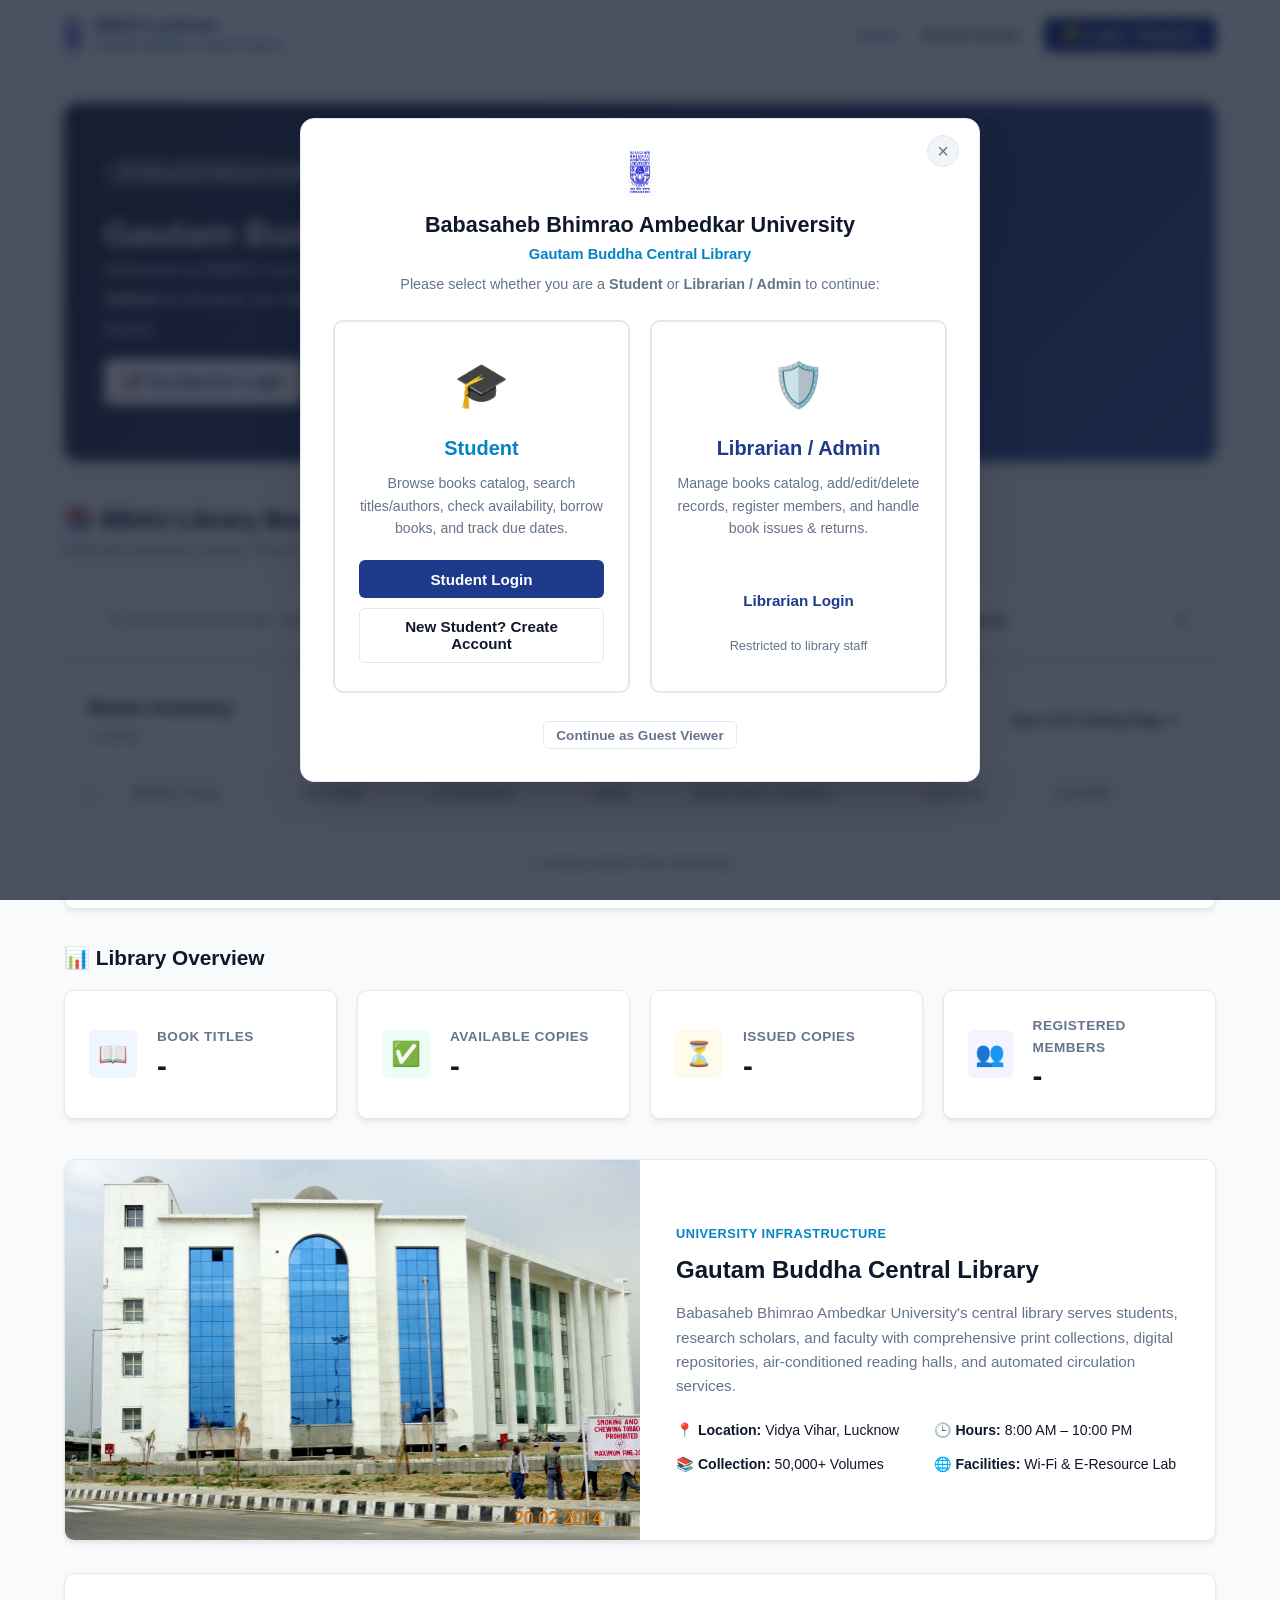
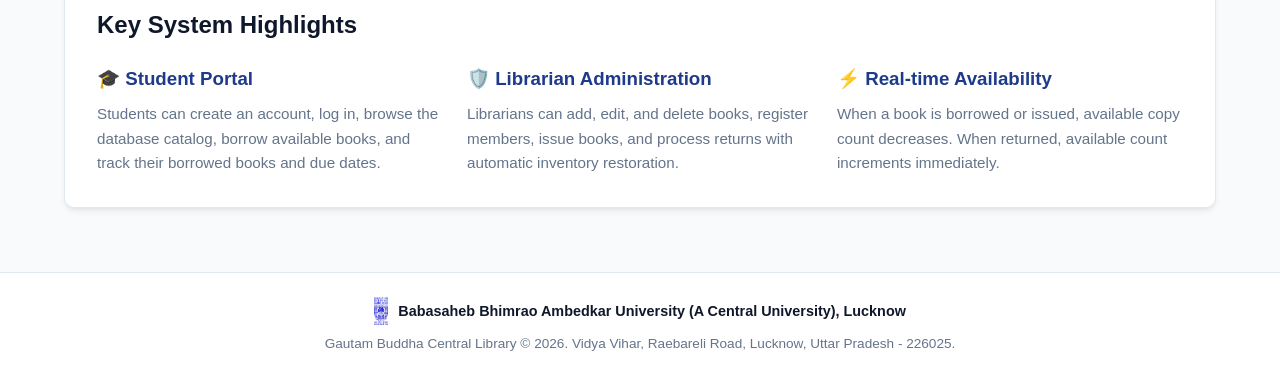
==== commit fa60fce5: "style: Clean wishlist design to neutral academic style removing heart emojis and red color" ====
--- a/src/main/resources/static/index.html
+++ b/src/main/resources/static/index.html
@@ -98,13 +98,13 @@
 
         <!-- Student Personal Section: My Saved Wishlist (Visible only when logged in as Student) -->
         <section id="student-wishlist-section" style="display: none; margin-bottom: 2rem;">
-            <div class="table-card" style="border-top: 3px solid #e11d48;">
+            <div class="table-card">
                 <div class="table-header">
                     <div>
-                        <h2 style="color: #be123c;">❤️ My Saved Wishlist</h2>
+                        <h2>My Saved Wishlist</h2>
                         <p style="font-size: 0.85rem; color: var(--text-muted); margin-top: 0.2rem;">Books you saved to read or borrow later. Borrow directly or manage your wishlist.</p>
                     </div>
-                    <span id="student-wishlist-count" style="font-size: 0.9rem; color: #be123c; font-weight: 700;">Loading...</span>
+                    <span id="student-wishlist-count" style="font-size: 0.9rem; color: var(--text-muted); font-weight: 600;">Loading...</span>
                 </div>
                 <div class="responsive-table">
                     <table>
@@ -544,10 +544,9 @@
             };
 
             try {
-                const res = await fetch(`${API_BASE}/api/auth/student/login`, {
+                const res = await apiFetch(`${API_BASE}/api/auth/student/login`, {
                     method: 'POST',
                     headers: { 'Content-Type': 'application/json' },
-                    credentials: 'include',
                     body: JSON.stringify(payload)
                 });
                 const json = await parseJsonResponse(res);
@@ -556,6 +555,7 @@
                     showAlert(json.message || 'Login successful! Welcome to Student Portal.', 'success');
                     closeRoleModal();
                     currentAuth = json.data;
+                    setStoredAuth(currentAuth);
                     updateNavbar(currentAuth);
                     setupUserHero(currentAuth);
                     await loadStudentLoans();
@@ -594,10 +594,9 @@
             };
 
             try {
-                const res = await fetch(`${API_BASE}/api/auth/student/register`, {
+                const res = await apiFetch(`${API_BASE}/api/auth/student/register`, {
                     method: 'POST',
                     headers: { 'Content-Type': 'application/json' },
-                    credentials: 'include',
                     body: JSON.stringify(payload)
                 });
                 const json = await parseJsonResponse(res);
@@ -606,9 +605,11 @@
                     showAlert('Account created successfully! Welcome, ' + payload.name + '!', 'success');
                     closeRoleModal();
                     currentAuth = json.data;
+                    setStoredAuth(currentAuth);
                     updateNavbar(currentAuth);
                     setupUserHero(currentAuth);
                     await loadStudentLoans();
+                    await loadStudentWishlist();
                     await loadHomeBooks();
                     loadStats();
                 } else {
@@ -699,7 +700,7 @@
                 desc.textContent = 'Search books in the catalog, check live availability, borrow books instantly, and manage your wishlist.';
                 roleBtn.innerHTML = `
                     <a href="#student-loans-section" class="btn btn-primary" style="background: rgba(255,255,255,0.2); border: 1px solid rgba(255,255,255,0.4);">📖 Borrowed Books</a>
-                    <a href="#student-wishlist-section" class="btn btn-primary" style="background: rgba(255,255,255,0.15); border: 1px solid rgba(255,255,255,0.4); margin-left: 0.4rem;">❤️ My Wishlist</a>
+                    <a href="#student-wishlist-section" class="btn btn-primary" style="background: rgba(255,255,255,0.15); border: 1px solid rgba(255,255,255,0.4); margin-left: 0.4rem;">My Wishlist</a>
                 `;
                 document.getElementById('student-loans-section').style.display = 'block';
                 document.getElementById('student-wishlist-section').style.display = 'block';
@@ -715,7 +716,7 @@
             const countLabel = document.getElementById('student-loans-count');
 
             try {
-                const res = await fetch(`${API_BASE}/api/loans/my-loans`, { credentials: 'include' });
+                const res = await apiFetch(`${API_BASE}/api/loans/my-loans`);
                 const json = await parseJsonResponse(res);
 
                 if (res.ok && json.success && Array.isArray(json.data)) {
@@ -769,7 +770,7 @@
             if (!tbody || !countLabel) return;
 
             try {
-                const res = await fetch(`${API_BASE}/api/wishlist`, { credentials: 'include' });
+                const res = await apiFetch(`${API_BASE}/api/wishlist`);
                 const json = await parseJsonResponse(res);
 
                 if (res.ok && json.success && Array.isArray(json.data)) {
@@ -780,8 +781,8 @@
                     if (studentWishlist.length === 0) {
                         tbody.innerHTML = `
                             <tr>
-                                <td colspan="7" style="text-align: center; padding: 2rem; color: #be123c;">
-                                    Your wishlist is currently empty. Explore the catalog below and click <strong>"🤍 Wishlist"</strong> to save any book!
+                                <td colspan="7" style="text-align: center; padding: 2rem; color: var(--text-muted);">
+                                    Your wishlist is currently empty. Explore the catalog below and click <strong>"+ Wishlist"</strong> to save any book!
                                 </td>
                             </tr>
                         `;
@@ -799,7 +800,7 @@
                             ? `<button class="btn btn-primary btn-sm" onclick="handleStudentBorrow(${b.id})" style="padding: 0.25rem 0.6rem; font-size: 0.8rem;">📥 Borrow</button>`
                             : `<span style="font-size: 0.78rem; color: var(--text-muted);">Out of Stock</span>`;
 
-                        const removeBtn = `<button class="btn btn-danger btn-sm" onclick="handleToggleWishlist(${b.id})" style="padding: 0.25rem 0.6rem; font-size: 0.8rem;" title="Remove from Wishlist">🗑️ Remove</button>`;
+                        const removeBtn = `<button class="btn btn-outline btn-sm" onclick="handleToggleWishlist(${b.id})" style="padding: 0.25rem 0.6rem; font-size: 0.8rem;" title="Remove from Wishlist">Remove</button>`;
 
                         return `
                             <tr>
@@ -836,9 +837,8 @@
             }
 
             try {
-                const res = await fetch(`${API_BASE}/api/wishlist/toggle/${bookId}`, {
-                    method: 'POST',
-                    credentials: 'include'
+                const res = await apiFetch(`${API_BASE}/api/wishlist/toggle/${bookId}`, {
+                    method: 'POST'
                 });
                 const json = await parseJsonResponse(res);
                 if (res.ok && json.success) {
@@ -865,7 +865,7 @@
             }
 
             try {
-                const res = await fetch(`${API_BASE}/api/loans/student/return/${loanId}`, { method: 'PUT', credentials: 'include' });
+                const res = await apiFetch(`${API_BASE}/api/loans/student/return/${loanId}`, { method: 'PUT' });
                 const json = await parseJsonResponse(res);
                 if (res.ok && json.success) {
                     showAlert(`Book '${bookTitle}' returned successfully! Copy restored to library.`, 'success');
@@ -904,7 +904,7 @@
             }
 
             try {
-                const res = await fetch(`${API_BASE}/api/loans/student/borrow/${bookId}`, { method: 'POST', credentials: 'include' });
+                const res = await apiFetch(`${API_BASE}/api/loans/student/borrow/${bookId}`, { method: 'POST' });
                 const json = await parseJsonResponse(res);
 
                 if (res.ok && json.success) {
@@ -914,7 +914,15 @@
                     await loadHomeBooks();
                     loadStats();
                 } else {
-                    showAlert(json.message || 'Failed to borrow book', 'error');
+                    if (res.status === 401) {
+                        currentAuth = { authenticated: false, role: null };
+                        clearStoredAuth();
+                        updateNavbar(currentAuth);
+                        openRoleModal();
+                        showAlert('Student login required or session expired. Please log in.', 'info');
+                    } else {
+                        showAlert(json.message || 'Failed to borrow book', 'error');
+                    }
                 }
             } catch (e) {
                 showAlert('Error borrowing book: ' + e.message, 'error');
@@ -926,7 +934,7 @@
         // -------------------------------------------------------------
         async function loadHomeBooks() {
             try {
-                const res = await fetch(`${API_BASE}/api/books`, { credentials: 'include' });
+                const res = await apiFetch(`${API_BASE}/api/books`);
                 const json = await parseJsonResponse(res);
                 if (json.success && Array.isArray(json.data)) {
                     homeBooks = json.data;
@@ -997,10 +1005,10 @@
                 let actionHtml = '';
                 if (isStudent) {
                     const isWishlisted = homeWishlistedBookIds.has(b.id);
-                    const heartIcon = isWishlisted ? '❤️' : '🤍';
-                    const heartTitle = isWishlisted ? 'Remove from Wishlist' : 'Add to Wishlist';
-                    const heartBtnClass = isWishlisted ? 'btn-wishlist active' : 'btn-wishlist';
-                    const wishlistBtn = `<button class="${heartBtnClass}" onclick="handleToggleWishlist(${b.id})" title="${heartTitle}">${heartIcon} <span style="font-size:0.75rem;">${isWishlisted ? 'Wishlisted' : 'Wishlist'}</span></button>`;
+                    const label = isWishlisted ? '✓ Wishlisted' : '+ Wishlist';
+                    const title = isWishlisted ? 'Remove from Wishlist' : 'Add to Wishlist';
+                    const btnClass = isWishlisted ? 'btn-wishlist active' : 'btn-wishlist';
+                    const wishlistBtn = `<button class="${btnClass}" onclick="handleToggleWishlist(${b.id})" title="${title}">${label}</button>`;
 
                     let borrowBtn = '';
                     if (isAvailable) {
@@ -1015,7 +1023,7 @@
                     actionHtml = `
                         <div style="display: flex; gap: 0.35rem; align-items: center; flex-wrap: nowrap;">
                             <button class="btn btn-outline btn-sm" onclick="openRoleModal()" style="padding: 0.3rem 0.65rem; font-size: 0.8rem;">🔑 Login</button>
-                            <button class="btn-wishlist" onclick="handleToggleWishlist(${b.id})" title="Login to save to wishlist">🤍 Wishlist</button>
+                            <button class="btn-wishlist" onclick="handleToggleWishlist(${b.id})" title="Login to save to wishlist">+ Wishlist</button>
                         </div>
                     `;
                 }
--- a/src/main/resources/static/css/style.css
+++ b/src/main/resources/static/css/style.css
@@ -718,7 +718,7 @@
 }
 
 /* ==============================================================
-   Wishlist Feature Styles
+   Wishlist Feature Styles - Clean & Professional
    ============================================================== */
 .btn-wishlist {
     display: inline-flex;
@@ -727,40 +727,41 @@
     gap: 0.35rem;
     padding: 0.32rem 0.65rem;
     font-size: 0.82rem;
-    font-weight: 600;
+    font-weight: 500;
     border-radius: var(--radius-sm);
-    border: 1px solid #fecdd3;
-    background: #fff1f2;
-    color: #e11d48;
+    border: 1px solid var(--border);
+    background: #ffffff;
+    color: var(--text-main);
     cursor: pointer;
-    transition: all 0.2s ease;
+    transition: all 0.15s ease;
     text-decoration: none;
     line-height: 1.2;
 }
 
 .btn-wishlist:hover {
-    background: #ffe4e6;
-    border-color: #fda4af;
-    transform: translateY(-1px);
+    background: #f1f5f9;
+    border-color: #94a3b8;
+    color: var(--primary);
 }
 
 .btn-wishlist.active {
-    background: #e11d48;
-    color: #ffffff;
-    border-color: #be123c;
-    box-shadow: 0 2px 5px rgba(225, 29, 72, 0.28);
+    background: #eff6ff;
+    color: var(--primary);
+    border-color: #93c5fd;
+    font-weight: 600;
 }
 
 .btn-wishlist.active:hover {
-    background: #be123c;
+    background: #dbeafe;
+    border-color: #60a5fa;
 }
 
 .wishlist-pill-badge {
-    background: #e11d48;
+    background: var(--primary);
     color: white;
     border-radius: 9999px;
     padding: 0.15rem 0.45rem;
     font-size: 0.72rem;
-    font-weight: 700;
+    font-weight: 600;
     margin-left: 0.35rem;
 }
